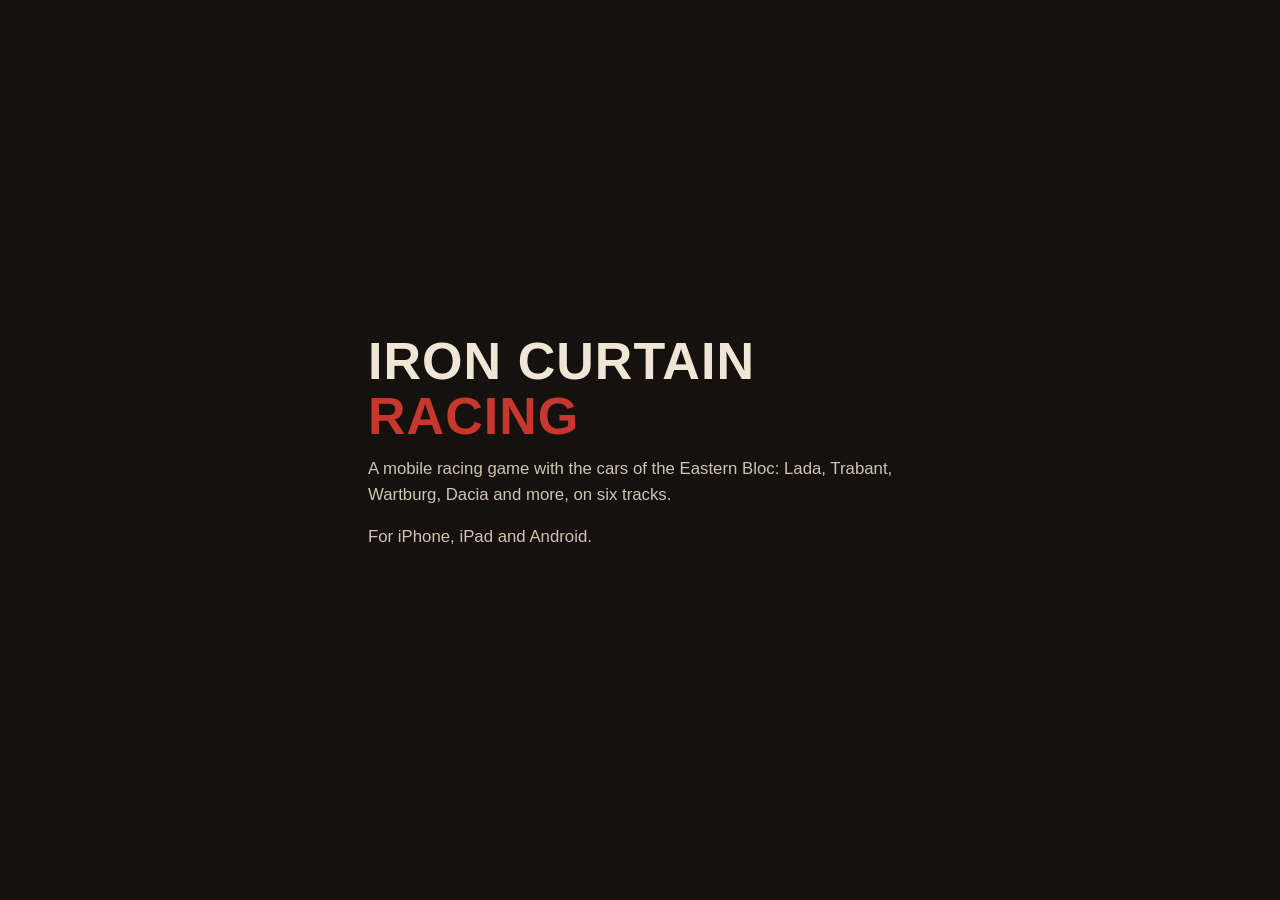
==== index.html @ edebe7ea "The site: landing page, app-ads.txt, the custom domain Co-Authored-By: Claude <noreply@anthropic.com" ====
<!doctype html>
<html lang="en">
<head>
<meta charset="utf-8">
<meta name="viewport" content="width=device-width, initial-scale=1">
<title>Iron Curtain Racing</title>
<meta name="description" content="Iron Curtain Racing: a mobile racing game with the cars of the Eastern Bloc.">
<style>
  :root { color-scheme: dark; }
  body { margin: 0; min-height: 100vh; display: grid; place-items: center; background: #14110f; color: #efe6d6;
         font-family: -apple-system, "Segoe UI", Roboto, Helvetica, Arial, sans-serif; }
  main { max-width: 34rem; padding: 2rem; }
  h1 { margin: 0 0 .75rem; font-size: clamp(2rem, 7vw, 3.25rem); line-height: 1.05; letter-spacing: .02em; text-transform: uppercase; }
  h1 span { color: #c8372d; }
  p { margin: 0 0 1rem; font-size: 1.05rem; line-height: 1.55; color: #cfc4b0; }
</style>
</head>
<body>
<main>
  <h1>Iron Curtain <span>Racing</span></h1>
  <p>A mobile racing game with the cars of the Eastern Bloc: Lada, Trabant, Wartburg, Dacia and more, on six tracks.</p>
  <p>For iPhone, iPad and Android.</p>
</main>
</body>
</html>
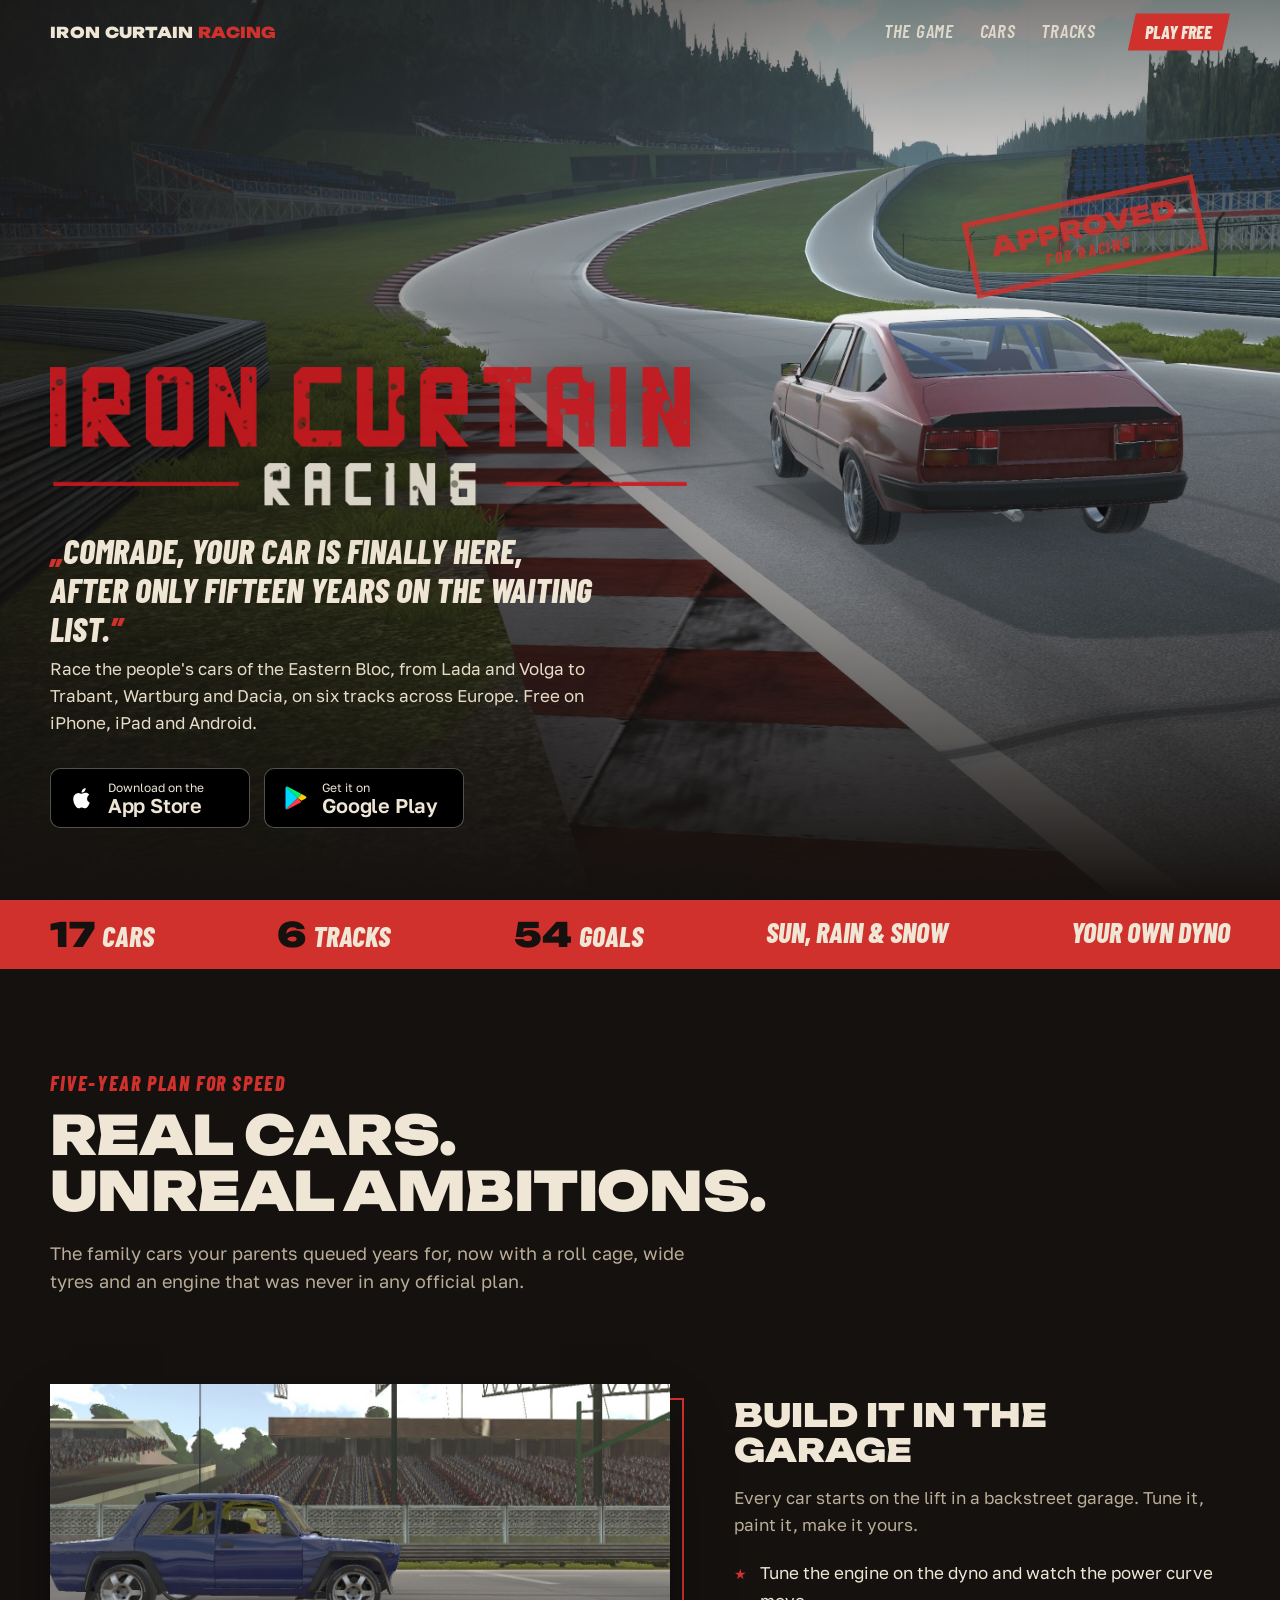
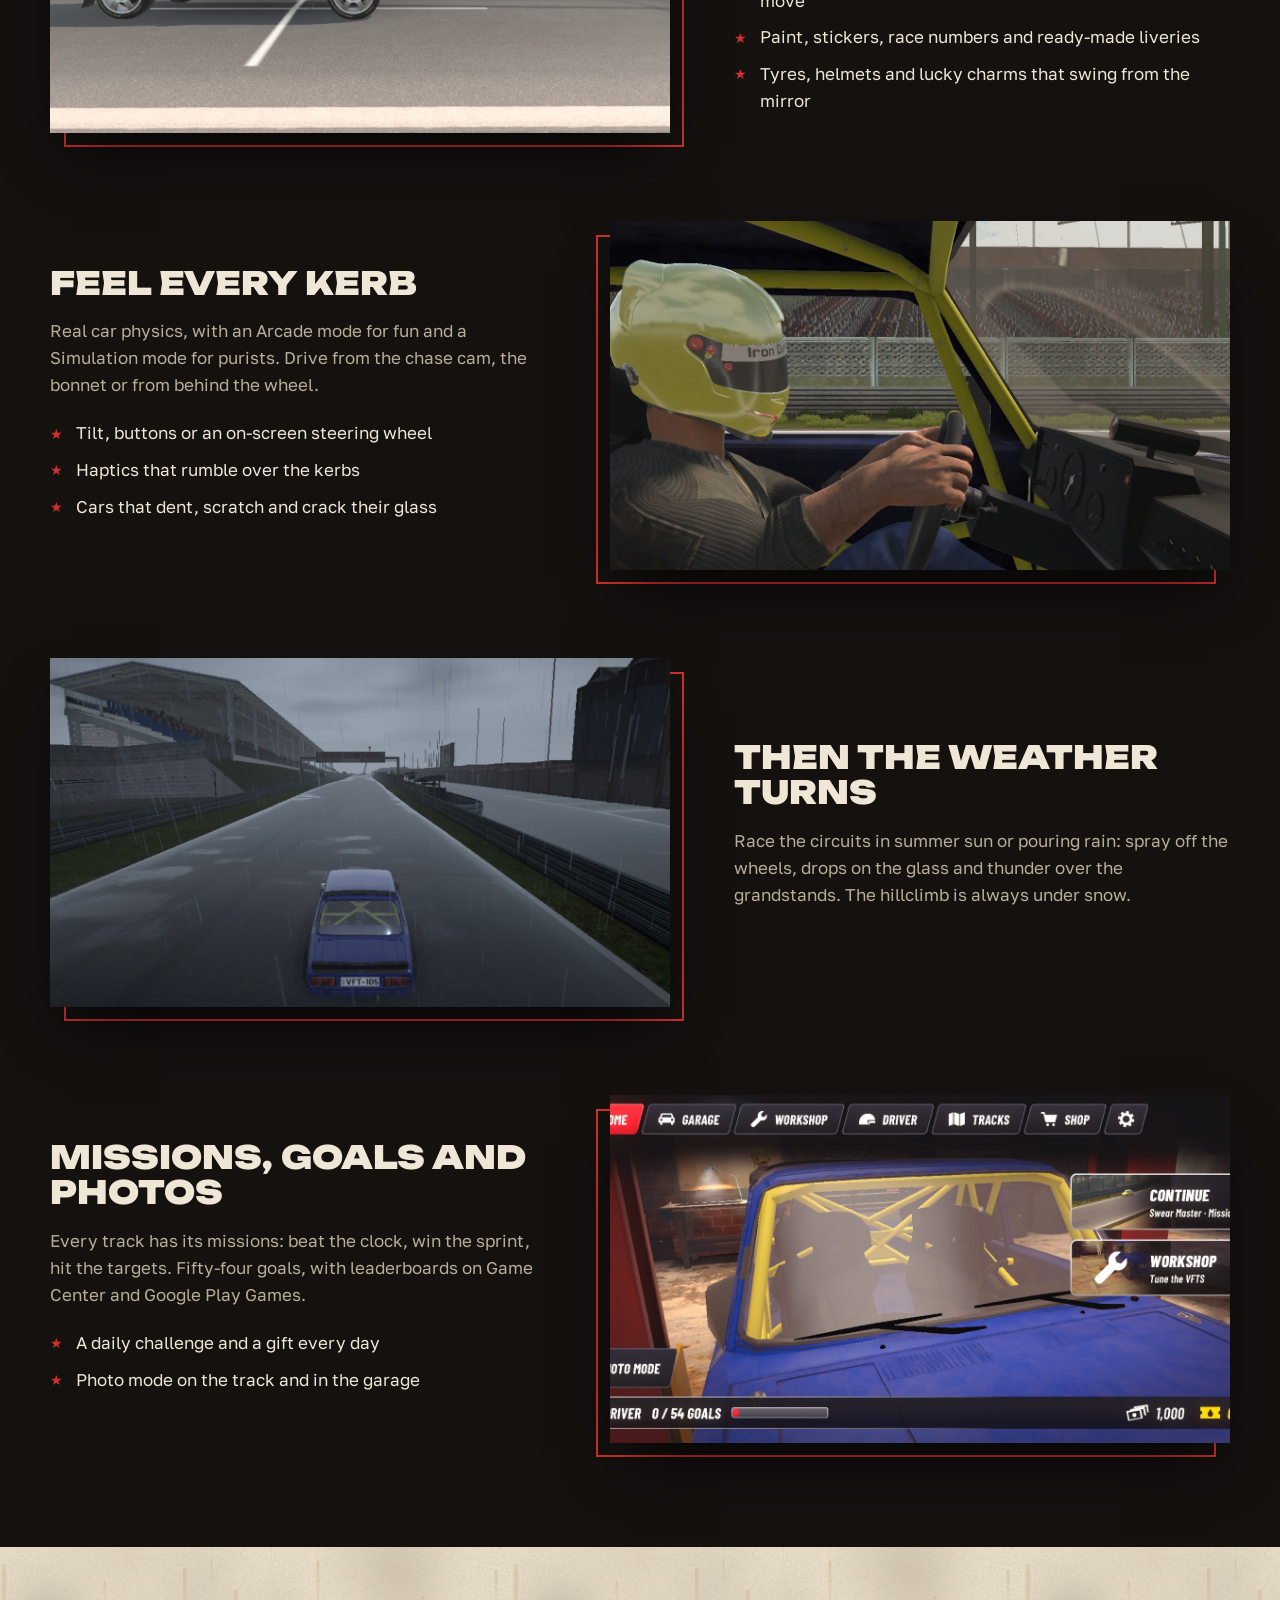
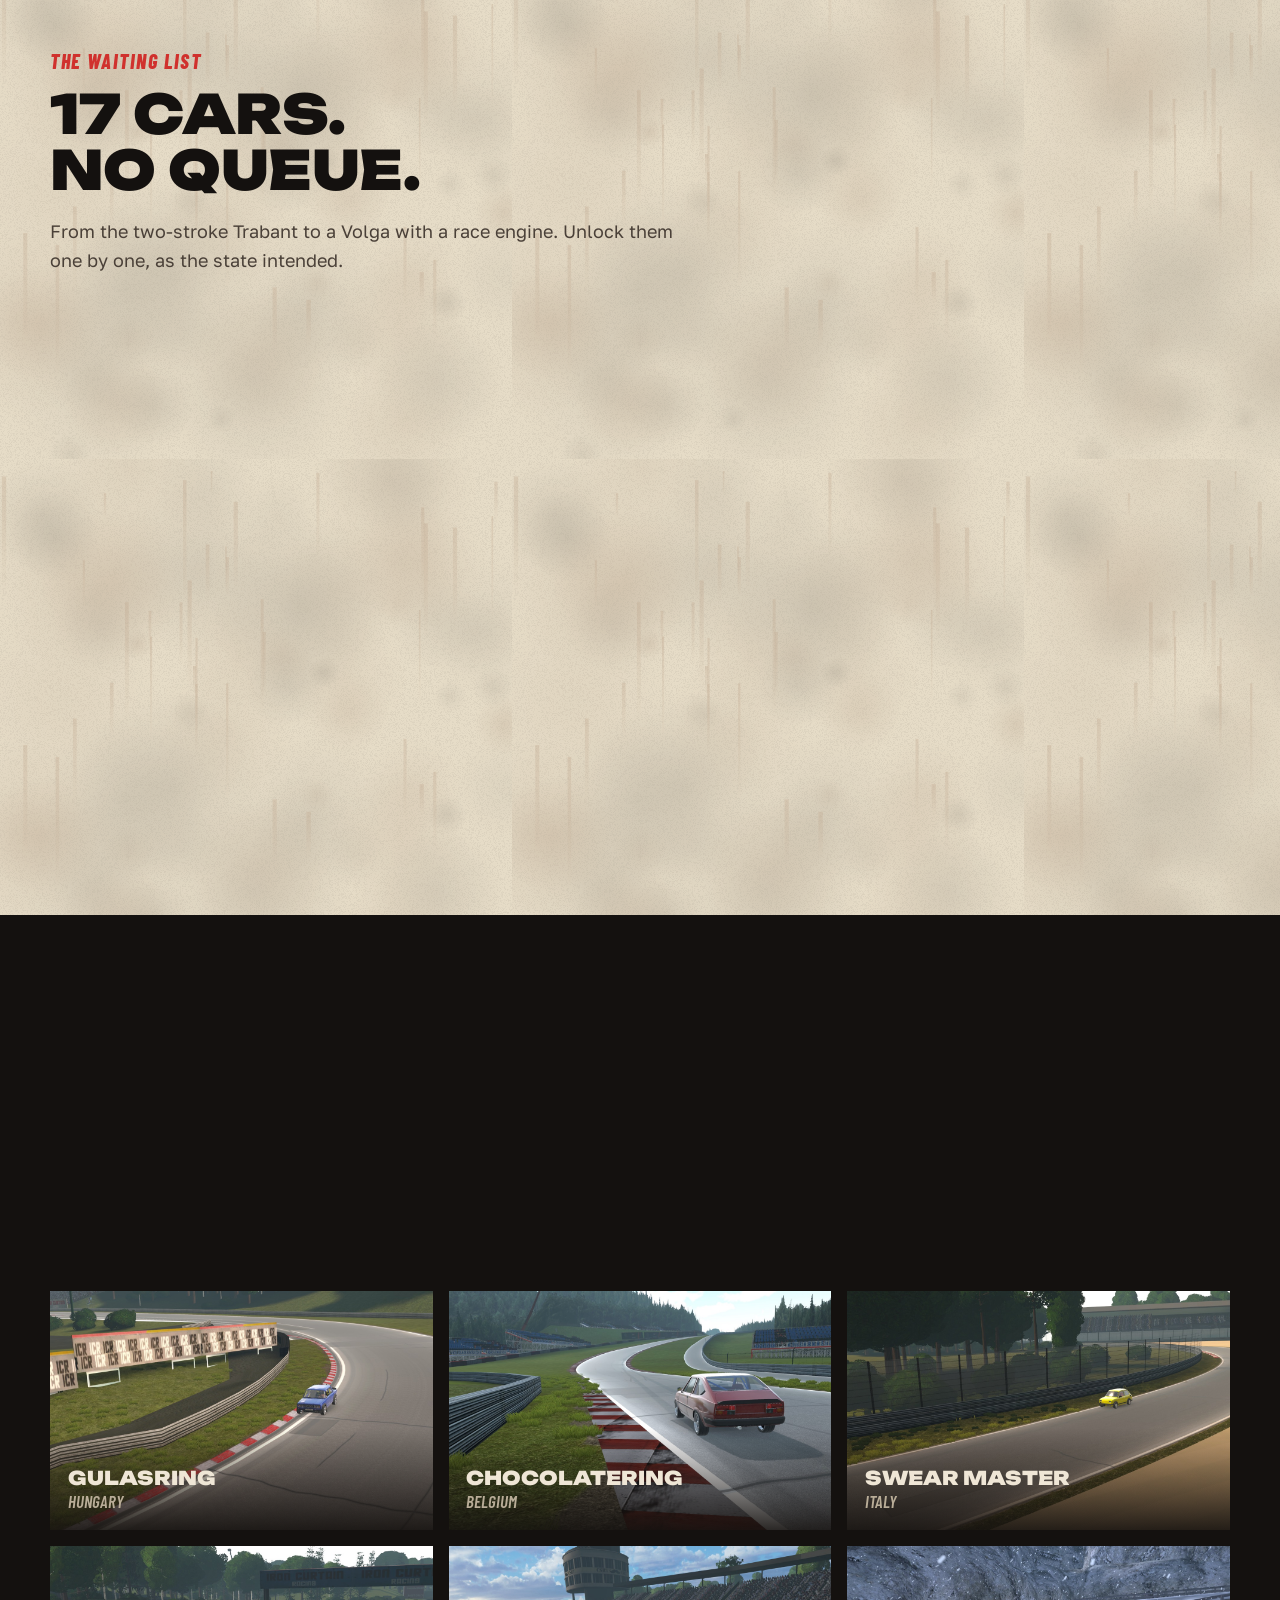
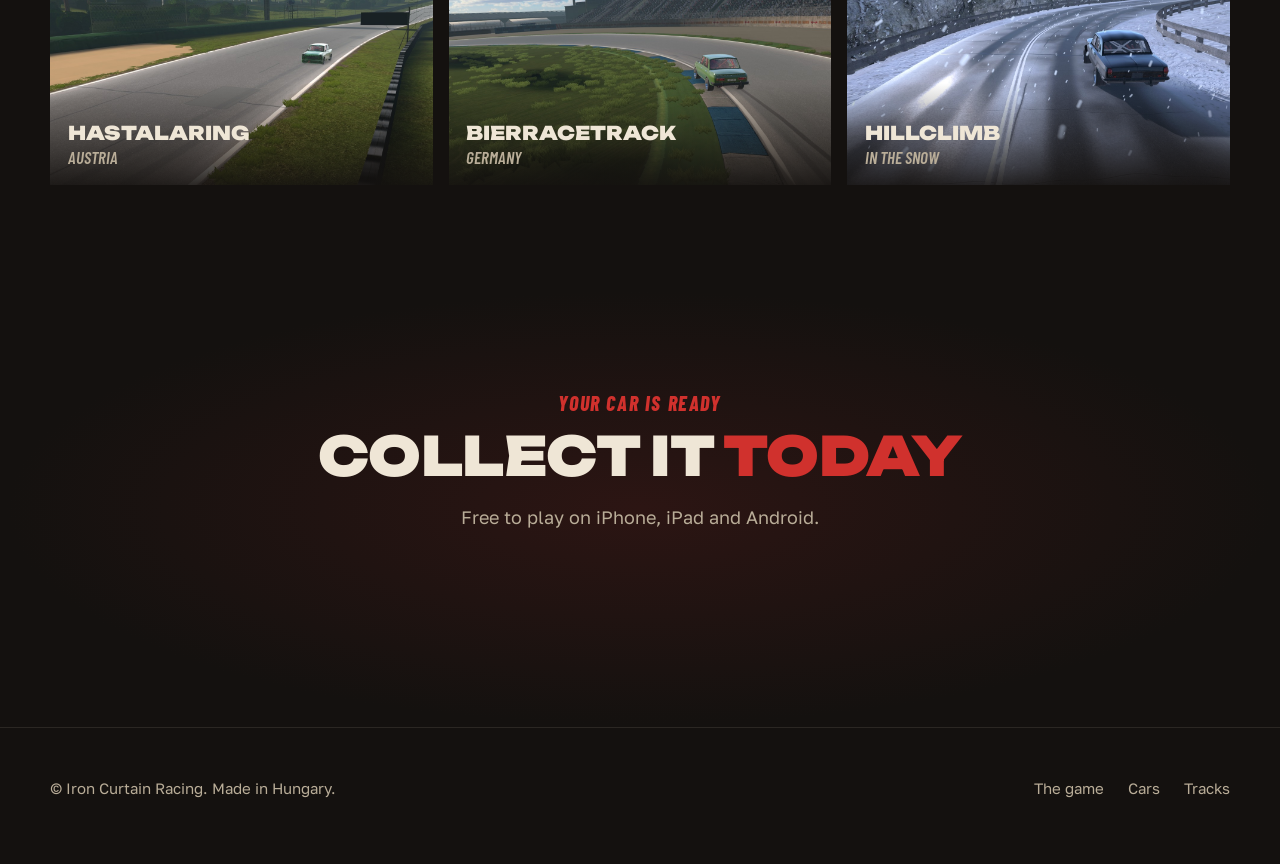
==== commit ff122a05: "Home page: hero, features, the cars and tracks, store links Inspired by the art of rally and Absolut" ====
--- a/index.html
+++ b/index.html
@@ -3,23 +3,321 @@
 <head>
 <meta charset="utf-8">
 <meta name="viewport" content="width=device-width, initial-scale=1">
-<title>Iron Curtain Racing</title>
-<meta name="description" content="Iron Curtain Racing: a mobile racing game with the cars of the Eastern Bloc.">
+<title>Iron Curtain Racing: race the cars of the Eastern Bloc</title>
+<meta name="description" content="Iron Curtain Racing is a mobile racing game with the cars of the Eastern Bloc: Lada, Volga, Trabant, Wartburg, Dacia, Škoda and more, on six tracks. For iPhone, iPad and Android.">
+<meta property="og:title" content="Iron Curtain Racing">
+<meta property="og:description" content="Comrade, your car is finally here, after only fifteen years on the waiting list. Race the cars of the Eastern Bloc on iPhone and Android.">
+<meta property="og:image" content="https://ironcurtainracing.com/img/hero.jpg">
+<meta property="og:url" content="https://ironcurtainracing.com/">
+<meta property="og:type" content="website">
+<meta name="twitter:card" content="summary_large_image">
+<meta name="theme-color" content="#14110f">
+<link rel="preload" href="fonts/Unbounded-Black.ttf" as="font" type="font/ttf" crossorigin>
 <style>
-  :root { color-scheme: dark; }
-  body { margin: 0; min-height: 100vh; display: grid; place-items: center; background: #14110f; color: #efe6d6;
-         font-family: -apple-system, "Segoe UI", Roboto, Helvetica, Arial, sans-serif; }
-  main { max-width: 34rem; padding: 2rem; }
-  h1 { margin: 0 0 .75rem; font-size: clamp(2rem, 7vw, 3.25rem); line-height: 1.05; letter-spacing: .02em; text-transform: uppercase; }
-  h1 span { color: #c8372d; }
-  p { margin: 0 0 1rem; font-size: 1.05rem; line-height: 1.55; color: #cfc4b0; }
+@font-face { font-family: "Unbounded"; src: url(fonts/Unbounded-Black.ttf) format("truetype"); font-weight: 900; font-display: swap; }
+@font-face { font-family: "Barlow Condensed"; src: url(fonts/BarlowCondensed-ExtraBoldItalic.ttf) format("truetype"); font-weight: 800; font-style: italic; font-display: swap; }
+@font-face { font-family: "Barlow Condensed"; src: url(fonts/BarlowCondensed-SemiBoldItalic.ttf) format("truetype"); font-weight: 600; font-style: italic; font-display: swap; }
+@font-face { font-family: "Golos Text"; src: url(fonts/GolosText-Regular.ttf) format("truetype"); font-weight: 400; font-display: swap; }
+@font-face { font-family: "Golos Text"; src: url(fonts/GolosText-SemiBold.ttf) format("truetype"); font-weight: 600; font-display: swap; }
+
+:root {
+  color-scheme: dark;
+  --red: #d0312d; --red-dark: #8f1d1a; --cream: #efe6d6; --paper: #e6dcc7; --ink: #14110f;
+  --muted: #b9ad98;
+  --display: "Unbounded", Impact, sans-serif;
+  --cond: "Barlow Condensed", "Arial Narrow", sans-serif;
+  --body: "Golos Text", -apple-system, "Segoe UI", Roboto, sans-serif;
+}
+* { box-sizing: border-box; }
+html { scroll-behavior: smooth; }
+body { margin: 0; background: var(--ink); color: var(--cream); font: 400 17px/1.6 var(--body); }
+img { display: block; max-width: 100%; }
+a { color: inherit; }
+.wrap { width: min(1180px, 100% - 2.5rem); margin-inline: auto; }
+
+/* Grain over everything, as in the game's intro */
+body::after { content: ""; position: fixed; inset: 0; pointer-events: none; z-index: 50;
+  background: url(img/grime.png); opacity: .06; mix-blend-mode: overlay; }
+
+/* Navigation */
+.top { position: fixed; inset: 0 0 auto; z-index: 40; transition: background .3s; }
+.top.solid { background: rgba(20,17,15,.92); backdrop-filter: blur(6px); box-shadow: 0 1px 0 rgba(239,230,214,.08); }
+.top .wrap { display: flex; align-items: center; gap: 2rem; height: 64px; }
+.top .brand { white-space: nowrap; font: 900 15px/1 var(--display); letter-spacing: .02em; text-decoration: none; text-transform: uppercase; }
+.top .brand span { color: var(--red); }
+.top ul { display: flex; gap: 1.6rem; margin: 0 0 0 auto; padding: 0; list-style: none; }
+.top ul a { font: 600 italic 19px/1 var(--cond); text-transform: uppercase; letter-spacing: .04em; text-decoration: none; opacity: .85; }
+.top ul a:hover { opacity: 1; color: var(--red); }
+.top .cta { white-space: nowrap; font: 800 italic 18px/1 var(--cond); text-transform: uppercase; text-decoration: none; background: var(--red);
+  padding: .6rem 1.1rem; clip-path: polygon(8px 0, 100% 0, calc(100% - 8px) 100%, 0 100%); }
+@media (max-width: 820px) { .top ul { display: none; } .top .cta { margin-left: auto; } }
+@media (max-width: 420px) { .top .brand { font-size: 12px; } .feature figure::after { inset: 10px -6px -10px 6px; } .feature.flip figure::after { inset: 10px 6px -10px -6px; } }
+
+/* Hero */
+.hero { position: relative; min-height: 100svh; display: grid; align-items: end; overflow: hidden; }
+.hero > img { position: absolute; inset: 0; width: 100%; height: 100%; object-fit: cover; }
+.hero::before { content: ""; position: absolute; inset: 0; z-index: 1;
+  background: linear-gradient(180deg, rgba(20,17,15,.55) 0%, rgba(20,17,15,0) 30%, rgba(20,17,15,.35) 60%, var(--ink) 100%),
+              linear-gradient(90deg, rgba(20,17,15,.75) 0%, rgba(20,17,15,0) 65%); }
+.hero .wrap { position: relative; z-index: 2; padding-block: 0 4.5rem; }
+.hero h1 { margin: 0; }
+.hero h1 img { width: min(640px, 92%); height: auto; filter: drop-shadow(0 6px 24px rgba(0,0,0,.6)); }
+.hero .quote { max-width: 34rem; margin: 1.6rem 0 .4rem; font: 800 italic clamp(24px, 3.3vw, 34px)/1.15 var(--cond); text-transform: uppercase; }
+.hero .quote::before { content: "„"; color: var(--red); }
+.hero .quote::after { content: "”"; color: var(--red); }
+.hero .sub { margin: 0 0 2rem; color: var(--paper); max-width: 34rem; }
+.stamp { position: absolute; right: 6%; top: 22%; z-index: 2; transform: rotate(-12deg); color: var(--red);
+  border: 5px solid currentColor; padding: .6rem 1.2rem; font: 900 clamp(16px, 2.2vw, 26px)/1.1 var(--display); text-align: center;
+  text-transform: uppercase; opacity: .85; box-shadow: inset 0 0 0 2px rgba(208,49,45,.35); }
+.stamp small { display: block; font: 800 italic .62em/1.2 var(--cond); letter-spacing: .12em; }
+@media (max-width: 820px) { .stamp { display: none; } }
+
+/* Store buttons */
+.stores { display: flex; flex-wrap: wrap; gap: .9rem; }
+.store { display: inline-flex; align-items: center; gap: .75rem; padding: .7rem 1.3rem .7rem 1.05rem; min-width: 200px;
+  background: #000; border: 1px solid rgba(239,230,214,.35); border-radius: 10px; text-decoration: none; transition: transform .15s, border-color .15s; }
+.store:hover { transform: translateY(-2px); border-color: var(--cream); }
+.store svg { width: 28px; height: 28px; flex: none; }
+.store span { display: grid; line-height: 1.1; font-size: 12px; text-align: left; }
+.store b { font: 600 20px/1.1 var(--body); letter-spacing: -.01em; }
+
+/* Stats strip */
+.strip { background: var(--red); }
+.strip ul { display: flex; justify-content: space-between; gap: .6rem 1.5rem; margin-block: 0; padding: 1.1rem 0; list-style: none; flex-wrap: wrap; }
+.strip li { font: 800 italic clamp(20px, 2.4vw, 28px)/1 var(--cond); text-transform: uppercase; display: flex; align-items: baseline; gap: .45rem; }
+.strip li b { font: 900 1.2em/1 var(--display); font-style: normal; color: var(--ink); }
+
+/* Section headings */
+section { padding: 6.5rem 0; }
+.kicker { font: 800 italic 20px/1 var(--cond); color: var(--red); text-transform: uppercase; letter-spacing: .08em; margin: 0 0 .9rem; }
+h2 { font: 900 clamp(30px, 4.4vw, 54px)/1.04 var(--display); text-transform: uppercase; margin: 0 0 1.2rem; letter-spacing: -.01em; }
+.lead { color: var(--muted); max-width: 40rem; font-size: 18px; margin: 0; }
+
+/* Feature rows, alternating */
+.feature { display: grid; grid-template-columns: 1.25fr 1fr; gap: clamp(2rem, 5vw, 4.5rem); align-items: center; margin-top: 5.5rem; }
+.feature.flip { grid-template-columns: 1fr 1.25fr; }
+.feature.flip figure { order: 2; }
+.feature figure { margin: 0; position: relative; isolation: isolate; }
+.feature figure img { width: 100%; aspect-ratio: 16/9; object-fit: cover; box-shadow: 0 30px 60px -20px rgba(0,0,0,.8); }
+.feature figure::after { content: ""; position: absolute; inset: 14px -14px -14px 14px; border: 2px solid var(--red); z-index: -1; }
+.feature.flip figure::after { inset: 14px 14px -14px -14px; }
+.feature h3 { font: 900 clamp(22px, 2.5vw, 32px)/1.1 var(--display); text-transform: uppercase; margin: 0 0 1rem; }
+.feature p { color: var(--muted); margin: 0 0 1rem; }
+.feature ul { margin: 0; padding: 0; list-style: none; }
+.feature li { padding: .3rem 0 .3rem 1.6rem; position: relative; }
+.feature li::before { content: "★"; position: absolute; left: 0; color: var(--red); font-size: 14px; top: .5rem; }
+@media (max-width: 820px) { .feature, .feature.flip { grid-template-columns: 1fr; } .feature.flip figure { order: 0; } }
+
+/* Cars: the waiting list ledger */
+.cars { background: var(--paper); color: var(--ink); position: relative; }
+.cars::before { content: ""; position: absolute; inset: 0; background: url(img/grime.png); opacity: .3; mix-blend-mode: multiply; pointer-events: none; }
+.cars .wrap { position: relative; }
+.cars .lead { color: #4a4038; }
+.ledger { display: grid; grid-template-columns: repeat(auto-fill, minmax(250px, 1fr)); column-gap: 2rem; margin: 3rem 0 0; padding: 0;
+  border-top: 3px solid var(--ink); }
+.ledger li { list-style: none; display: grid; grid-template-columns: 3rem 1fr; align-items: center; padding: 1rem .2rem;
+  border-bottom: 1px solid rgba(20,17,15,.25); }
+.ledger .no { font: 800 italic 18px/1 var(--cond); color: var(--red-dark); }
+.ledger b { display: block; font: 900 18px/1.15 var(--display); text-transform: uppercase; }
+.ledger span:not(.no) { font: 600 italic 17px/1.2 var(--cond); color: #5a4f45; text-transform: uppercase; letter-spacing: .03em; }
+.ledger .new b::after { content: "NEW"; margin-left: .5rem; font: 800 italic 13px/1 var(--cond); background: var(--red); color: var(--cream);
+  padding: .15rem .4rem; vertical-align: middle; }
+.wait { margin: 2rem 0 0; font: 800 italic 22px/1.3 var(--cond); text-transform: uppercase; color: var(--red-dark); }
+
+/* Tracks */
+.tracks-grid { display: grid; grid-template-columns: repeat(3, 1fr); gap: 1rem; margin-top: 3rem; }
+.track { position: relative; overflow: hidden; aspect-ratio: 16/10; margin: 0; }
+.track img { width: 100%; height: 100%; object-fit: cover; transition: transform .6s; }
+.track:hover img { transform: scale(1.06); }
+.track figcaption { position: absolute; inset: auto 0 0; padding: 2.5rem 1.1rem .9rem; background: linear-gradient(transparent, rgba(20,17,15,.9)); }
+.track b { display: block; font: 900 19px/1.1 var(--display); text-transform: uppercase; }
+.track span { font: 600 italic 17px/1.2 var(--cond); color: var(--muted); text-transform: uppercase; }
+@media (max-width: 900px) { .tracks-grid { grid-template-columns: 1fr 1fr; } }
+@media (max-width: 560px) { .tracks-grid { grid-template-columns: 1fr; } }
+
+/* Download */
+.download { text-align: center; background: radial-gradient(ellipse at center, #2c1513 0%, var(--ink) 70%); }
+.download .stores { justify-content: center; margin-top: 2rem; }
+.download h2 span { color: var(--red); }
+
+footer { padding: 3rem 0 4rem; border-top: 1px solid rgba(239,230,214,.1); color: var(--muted); font-size: 15px; }
+footer .wrap { display: flex; flex-wrap: wrap; gap: 1rem 2.5rem; align-items: center; justify-content: space-between; }
+footer a { text-decoration: none; margin-left: 1.5rem; }
+footer a:hover { color: var(--cream); }
+
+/* Reveal on scroll */
+.js .reveal { opacity: 0; transform: translateY(30px); transition: opacity .8s ease, transform .8s ease; }
+.js .reveal.in { opacity: 1; transform: none; }
+@media (prefers-reduced-motion: reduce) { .js .reveal { opacity: 1; transform: none; transition: none; } html { scroll-behavior: auto; } }
 </style>
+<script>document.documentElement.classList.add("js")</script>
 </head>
 <body>
-<main>
-  <h1>Iron Curtain <span>Racing</span></h1>
-  <p>A mobile racing game with the cars of the Eastern Bloc: Lada, Trabant, Wartburg, Dacia and more, on six tracks.</p>
-  <p>For iPhone, iPad and Android.</p>
-</main>
+
+<svg width="0" height="0" style="position:absolute" aria-hidden="true">
+  <symbol id="apple" viewBox="0 0 24 24"><path fill="#fff" d="M16.37 12.6c-.02-2.2 1.8-3.26 1.88-3.31-1.02-1.5-2.62-1.7-3.19-1.72-1.36-.14-2.65.8-3.34.8-.69 0-1.75-.78-2.88-.76a4.27 4.27 0 0 0-3.6 2.19c-1.53 2.66-.39 6.6 1.1 8.76.73 1.06 1.6 2.24 2.73 2.2 1.1-.04 1.51-.71 2.84-.71 1.32 0 1.7.71 2.86.69 1.18-.02 1.93-1.07 2.65-2.13a9.4 9.4 0 0 0 1.2-2.47 3.85 3.85 0 0 1-2.35-3.54ZM14.2 6.13c.6-.73 1-1.75.9-2.76-.87.04-1.92.58-2.54 1.31-.56.64-1.05 1.67-.92 2.66.97.08 1.96-.49 2.56-1.21Z"/></symbol>
+  <symbol id="play" viewBox="0 0 24 24"><path fill="#00d7fe" d="M3.6 2.3 13.4 12l-9.8 9.7c-.35-.2-.6-.6-.6-1.1V3.4c0-.5.25-.9.6-1.1Z"/><path fill="#ffce00" d="m16.8 8.6 3.4 1.95c.95.55.95 1.35 0 1.9L16.8 14.4 13.4 12l3.4-3.4Z"/><path fill="#ff3a44" d="M16.8 15.4 13.4 12l-9.8 9.7c.35.2.85.2 1.4-.1l11.8-6.2Z"/><path fill="#00f076" d="M16.8 8.6 5 2.4c-.55-.3-1.05-.3-1.4-.1L13.4 12l3.4-3.4Z"/></symbol>
+</svg>
+
+<nav class="top">
+  <div class="wrap">
+    <a class="brand" href="#">Iron Curtain <span>Racing</span></a>
+    <ul>
+      <li><a href="#features">The game</a></li>
+      <li><a href="#cars">Cars</a></li>
+      <li><a href="#tracks">Tracks</a></li>
+    </ul>
+    <a class="cta" href="#download">Play free</a>
+  </div>
+</nav>
+
+<header class="hero">
+  <img src="img/hero.jpg" alt="A red coupé at the bottom of a famous Belgian climb" fetchpriority="high">
+  <div class="stamp">Approved<small>for racing</small></div>
+  <div class="wrap">
+    <h1><img src="img/wordmark.png" alt="Iron Curtain Racing" width="1400" height="303"></h1>
+    <p class="quote">Comrade, your car is finally here, after only fifteen years on the waiting list.</p>
+    <p class="sub">Race the people's cars of the Eastern Bloc, from Lada and Volga to Trabant, Wartburg and Dacia, on six tracks across Europe. Free on iPhone, iPad and Android.</p>
+    <div class="stores">
+      <a class="store" href="https://apps.apple.com/app/id1069721882"><svg><use href="#apple"/></svg><span>Download on the<b>App Store</b></span></a>
+      <a class="store" href="https://play.google.com/store/apps/details?id=com.attiladan.icr"><svg><use href="#play"/></svg><span>Get it on<b>Google Play</b></span></a>
+    </div>
+  </div>
+</header>
+
+<div class="strip">
+  <ul class="wrap">
+    <li><b>17</b> cars</li>
+    <li><b>6</b> tracks</li>
+    <li><b>54</b> goals</li>
+    <li>Sun, rain &amp; snow</li>
+    <li>Your own dyno</li>
+  </ul>
+</div>
+
+<section id="features">
+  <div class="wrap">
+    <p class="kicker reveal">Five-year plan for speed</p>
+    <h2 class="reveal">Real cars.<br>Unreal ambitions.</h2>
+    <p class="lead reveal">The family cars your parents queued years for, now with a roll cage, wide tyres and an engine that was never in any official plan.</p>
+
+    <div class="feature reveal">
+      <figure><img src="img/side.jpg" alt="A blue Lada with a yellow roll cage on the grid" loading="lazy"></figure>
+      <div>
+        <h3>Build it in the garage</h3>
+        <p>Every car starts on the lift in a backstreet garage. Tune it, paint it, make it yours.</p>
+        <ul>
+          <li>Tune the engine on the dyno and watch the power curve move</li>
+          <li>Paint, stickers, race numbers and ready-made liveries</li>
+          <li>Tyres, helmets and lucky charms that swing from the mirror</li>
+        </ul>
+      </div>
+    </div>
+
+    <div class="feature flip reveal">
+      <figure><img src="img/cockpit.jpg" alt="The driver's view inside a Lada with a roll cage" loading="lazy"></figure>
+      <div>
+        <h3>Feel every kerb</h3>
+        <p>Real car physics, with an Arcade mode for fun and a Simulation mode for purists. Drive from the chase cam, the bonnet or from behind the wheel.</p>
+        <ul>
+          <li>Tilt, buttons or an on-screen steering wheel</li>
+          <li>Haptics that rumble over the kerbs</li>
+          <li>Cars that dent, scratch and crack their glass</li>
+        </ul>
+      </div>
+    </div>
+
+    <div class="feature reveal">
+      <figure><img src="img/rain.jpg" alt="A Lada on a wet straight in the rain" loading="lazy"></figure>
+      <div>
+        <h3>Then the weather turns</h3>
+        <p>Race the circuits in summer sun or pouring rain: spray off the wheels, drops on the glass and thunder over the grandstands. The hillclimb is always under snow.</p>
+      </div>
+    </div>
+
+    <div class="feature flip reveal">
+      <figure><img src="img/garage-ui.jpg" alt="The garage menu with the photo mode" loading="lazy"></figure>
+      <div>
+        <h3>Missions, goals and photos</h3>
+        <p>Every track has its missions: beat the clock, win the sprint, hit the targets. Fifty-four goals, with leaderboards on Game Center and Google Play Games.</p>
+        <ul>
+          <li>A daily challenge and a gift every day</li>
+          <li>Photo mode on the track and in the garage</li>
+        </ul>
+      </div>
+    </div>
+  </div>
+</section>
+
+<section id="cars" class="cars">
+  <div class="wrap">
+    <p class="kicker reveal">The waiting list</p>
+    <h2 class="reveal">17 cars.<br>No queue.</h2>
+    <p class="lead reveal">From the two-stroke Trabant to a Volga with a race engine. Unlock them one by one, as the state intended.</p>
+    <ol class="ledger reveal">
+      <li><span class="no">01</span><div><b>VFTS</b><span>Lada rally legend</span></div></li>
+      <li><span class="no">02</span><div><b>VGA</b><span>Volga saloon</span></div></li>
+      <li><span class="no">03</span><div><b>WARNYU</b><span>Wartburg two-stroke</span></div></li>
+      <li><span class="no">04</span><div><b>RS1000</b><span>Melkus sports car</span></div></li>
+      <li><span class="no">05</span><div><b>G0Mb0S</b><span>The button-eyed one</span></div></li>
+      <li><span class="no">06</span><div><b>RAPID</b><span>Škoda coupé</span></div></li>
+      <li><span class="no">07</span><div><b>ZAPI</b><span>Zaporozhets</span></div></li>
+      <li><span class="no">08</span><div><b>Zasta</b><span>Zastava</span></div></li>
+      <li><span class="no">09</span><div><b>T800</b><span>Trabant 800 RS</span></div></li>
+      <li><span class="no">10</span><div><b>KTR</b><span>Trabant estate</span></div></li>
+      <li><span class="no">11</span><div><b>KisPolák</b><span>Polski Fiat 126p</span></div></li>
+      <li><span class="no">12</span><div><b>Turbo Donkey</b><span>Dacia with a turbo</span></div></li>
+      <li><span class="no">13</span><div><b>Favorit</b><span>Škoda hatchback</span></div></li>
+      <li class="new"><span class="no">14</span><div><b>VGA-K</b><span>Volga estate, race engine</span></div></li>
+      <li class="new"><span class="no">15</span><div><b>Monster Caravan</b><span>Dacia estate, race engine</span></div></li>
+      <li class="new"><span class="no">16</span><div><b>ROCKSWITCH</b><span>Soviet van, 400 hp</span></div></li>
+      <li><span class="no">17</span><div><b>Monster</b><span>The Dacia that started it all</span></div></li>
+    </ol>
+    <p class="wait reveal">Estimated delivery: now.</p>
+  </div>
+</section>
+
+<section id="tracks">
+  <div class="wrap">
+    <p class="kicker reveal">Across the border</p>
+    <h2 class="reveal">Six tracks.<br>No visa needed.</h2>
+    <p class="lead reveal">Five circuits from the old European calendar and a mountain hillclimb, each with its own sun, crowd and gravel traps.</p>
+    <div class="tracks-grid">
+      <figure class="track reveal"><img src="img/hungary.jpg" alt="GulasRing" loading="lazy"><figcaption><b>GulasRing</b><span>Hungary</span></figcaption></figure>
+      <figure class="track reveal"><img src="img/belgium.jpg" alt="ChocolateRing" loading="lazy"><figcaption><b>ChocolateRing</b><span>Belgium</span></figcaption></figure>
+      <figure class="track reveal"><img src="img/italy.jpg" alt="Swear Master" loading="lazy"><figcaption><b>Swear Master</b><span>Italy</span></figcaption></figure>
+      <figure class="track reveal"><img src="img/austria.jpg" alt="HastaLaRing" loading="lazy"><figcaption><b>HastaLaRing</b><span>Austria</span></figcaption></figure>
+      <figure class="track reveal"><img src="img/germany.jpg" alt="BierRaceTrack" loading="lazy"><figcaption><b>BierRaceTrack</b><span>Germany</span></figcaption></figure>
+      <figure class="track reveal"><img src="img/hillclimb.jpg" alt="Hillclimb" loading="lazy"><figcaption><b>Hillclimb</b><span>In the snow</span></figcaption></figure>
+    </div>
+  </div>
+</section>
+
+<section id="download" class="download">
+  <div class="wrap">
+    <p class="kicker reveal">Your car is ready</p>
+    <h2 class="reveal">Collect it <span>today</span></h2>
+    <p class="lead reveal" style="margin-inline:auto">Free to play on iPhone, iPad and Android.</p>
+    <div class="stores reveal">
+      <a class="store" href="https://apps.apple.com/app/id1069721882"><svg><use href="#apple"/></svg><span>Download on the<b>App Store</b></span></a>
+      <a class="store" href="https://play.google.com/store/apps/details?id=com.attiladan.icr"><svg><use href="#play"/></svg><span>Get it on<b>Google Play</b></span></a>
+    </div>
+  </div>
+</section>
+
+<footer>
+  <div class="wrap">
+    <div>© Iron Curtain Racing. Made in Hungary.</div>
+    <div><a href="#features">The game</a><a href="#cars">Cars</a><a href="#tracks">Tracks</a></div>
+  </div>
+</footer>
+
+<script>
+  const nav = document.querySelector(".top");
+  const onScroll = () => nav.classList.toggle("solid", scrollY > 40);
+  addEventListener("scroll", onScroll, { passive: true }); onScroll();
+  const io = new IntersectionObserver(es => es.forEach(e => { if (e.isIntersecting) { e.target.classList.add("in"); io.unobserve(e.target); } }), { threshold: .12 });
+  document.querySelectorAll(".reveal").forEach(el => io.observe(el));
+</script>
 </body>
 </html>
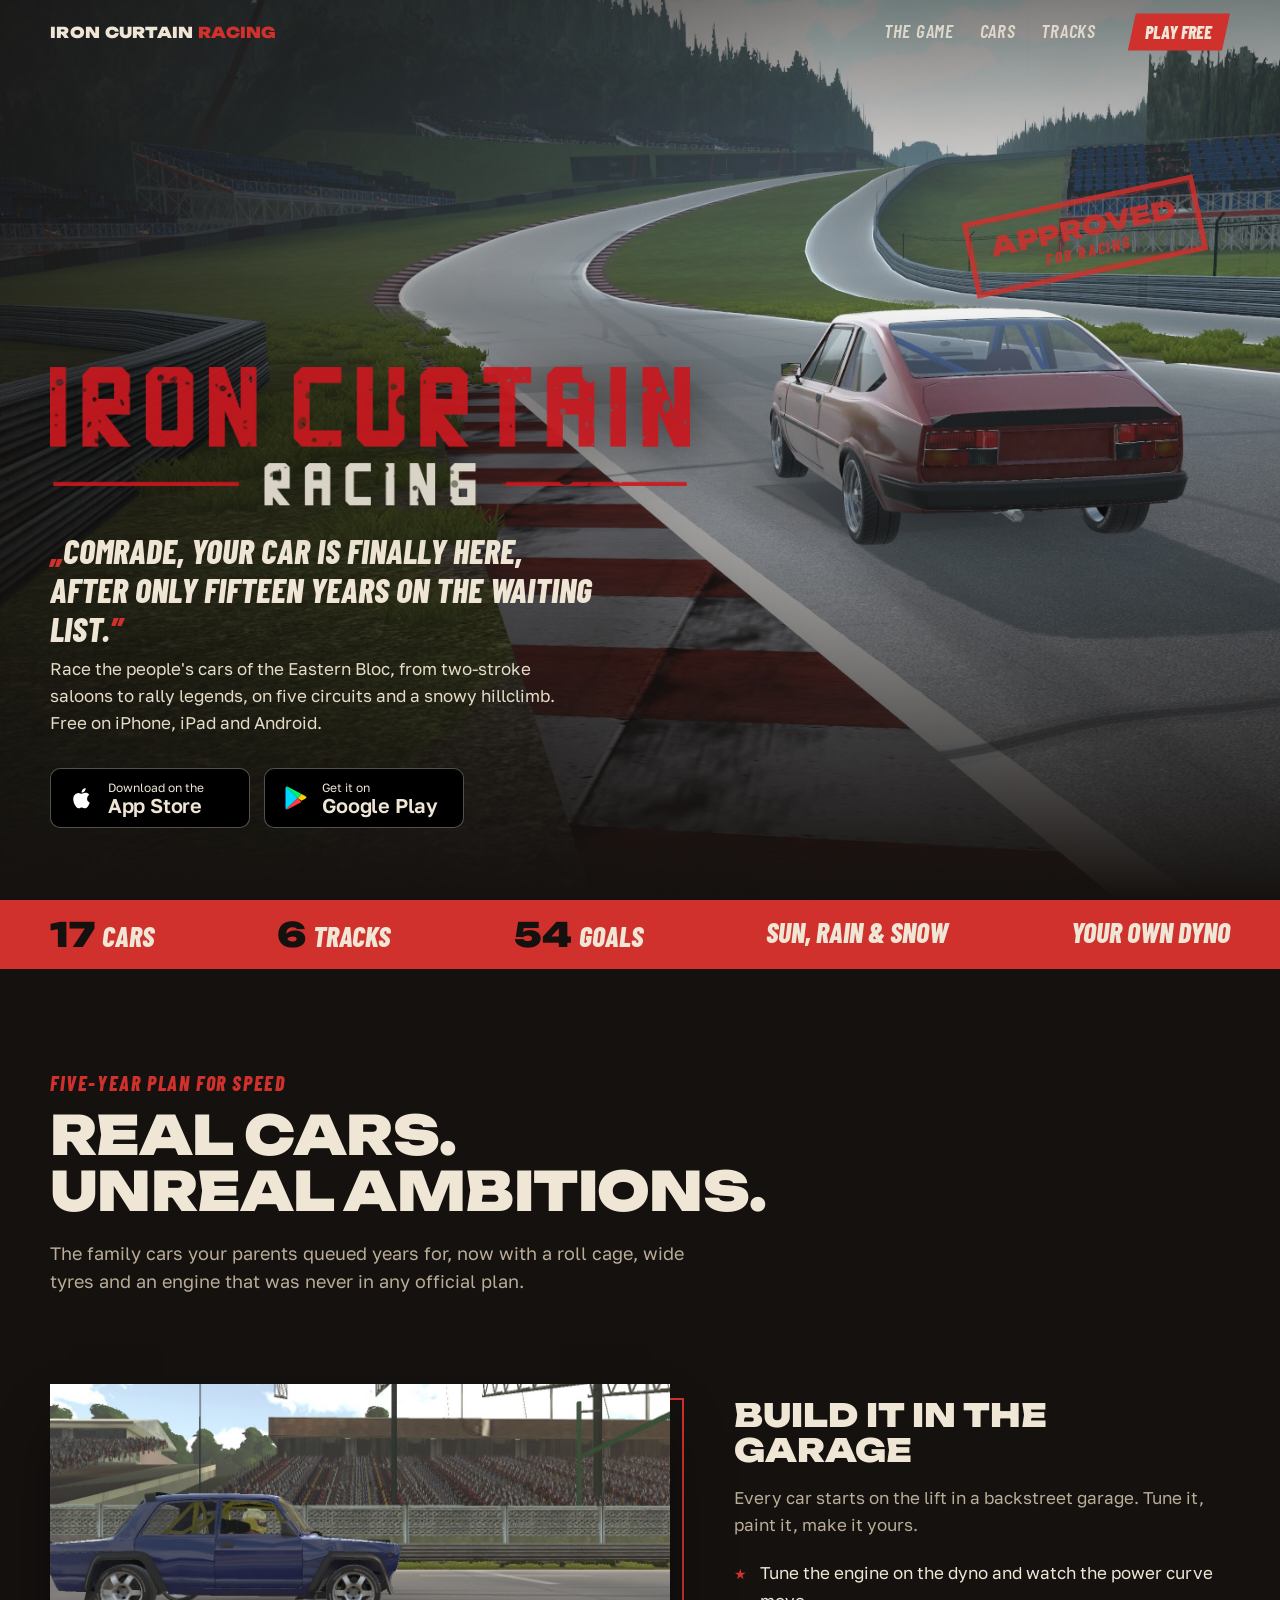
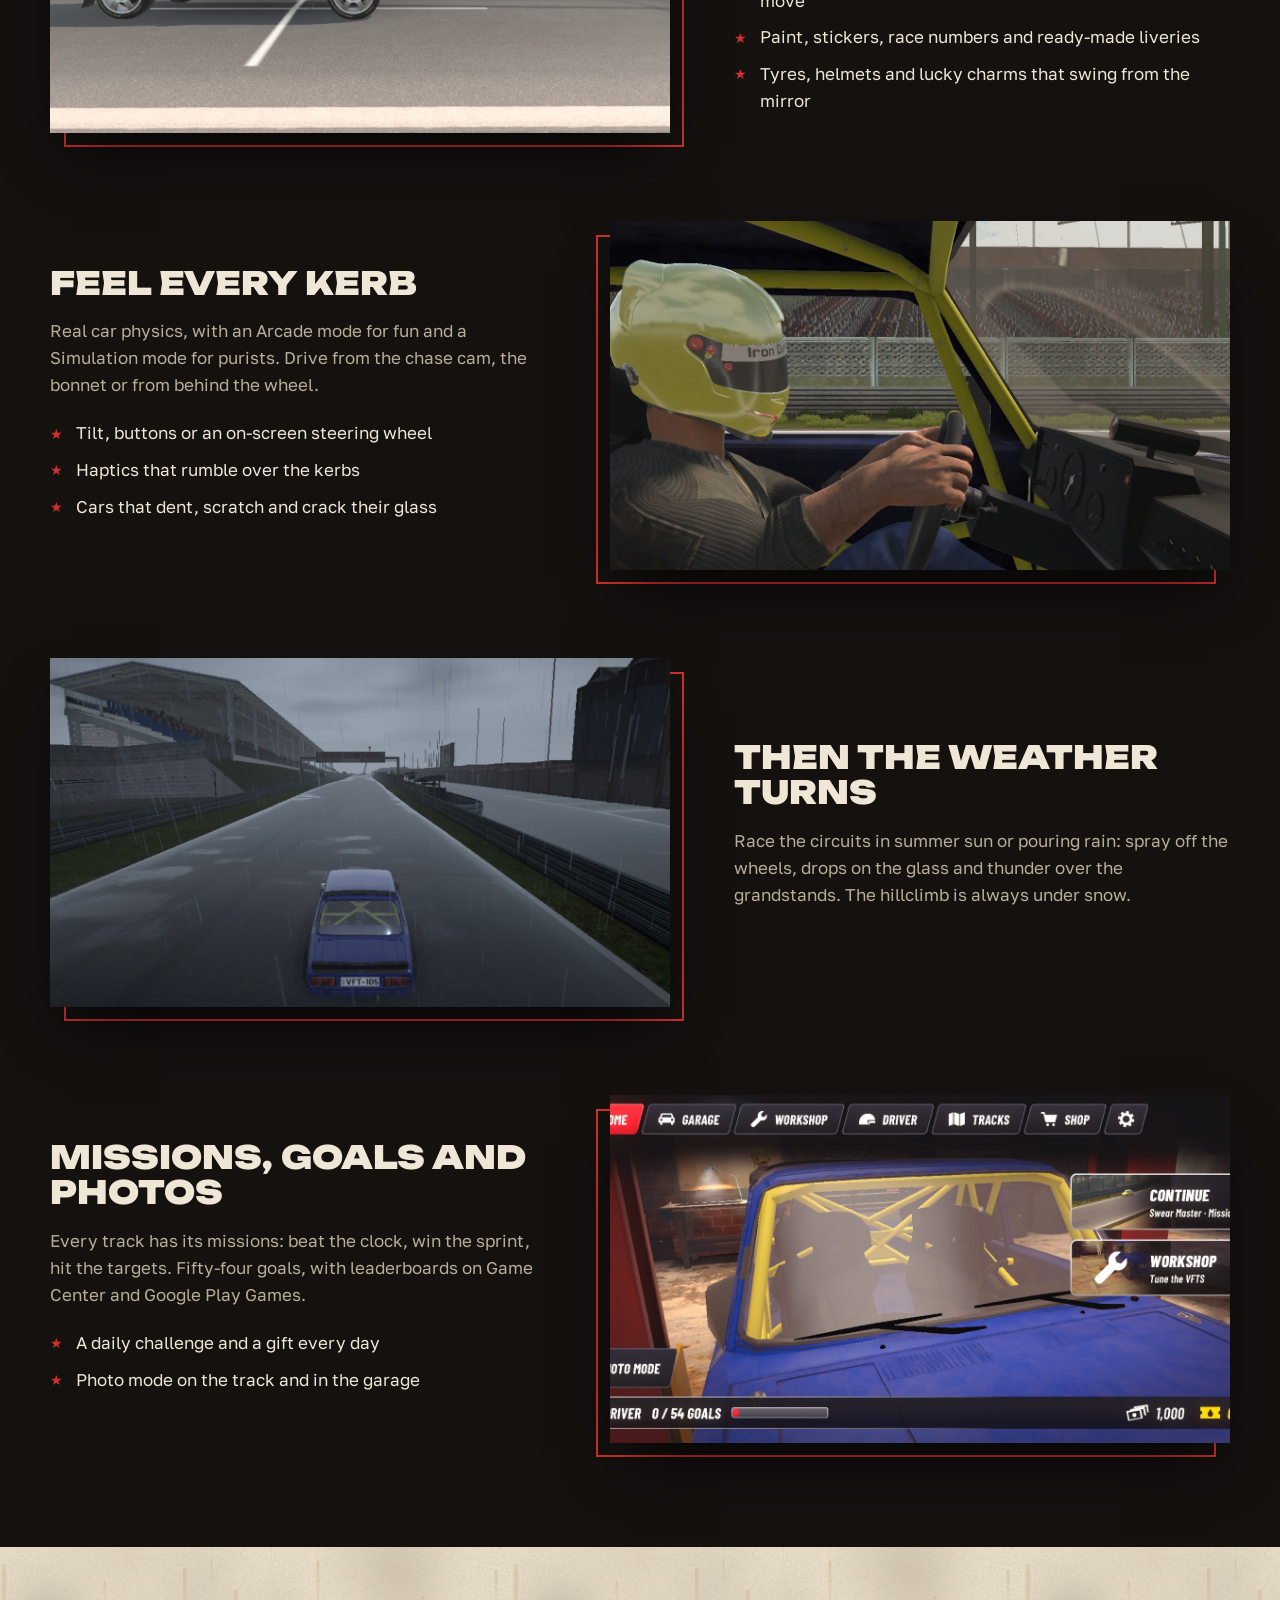
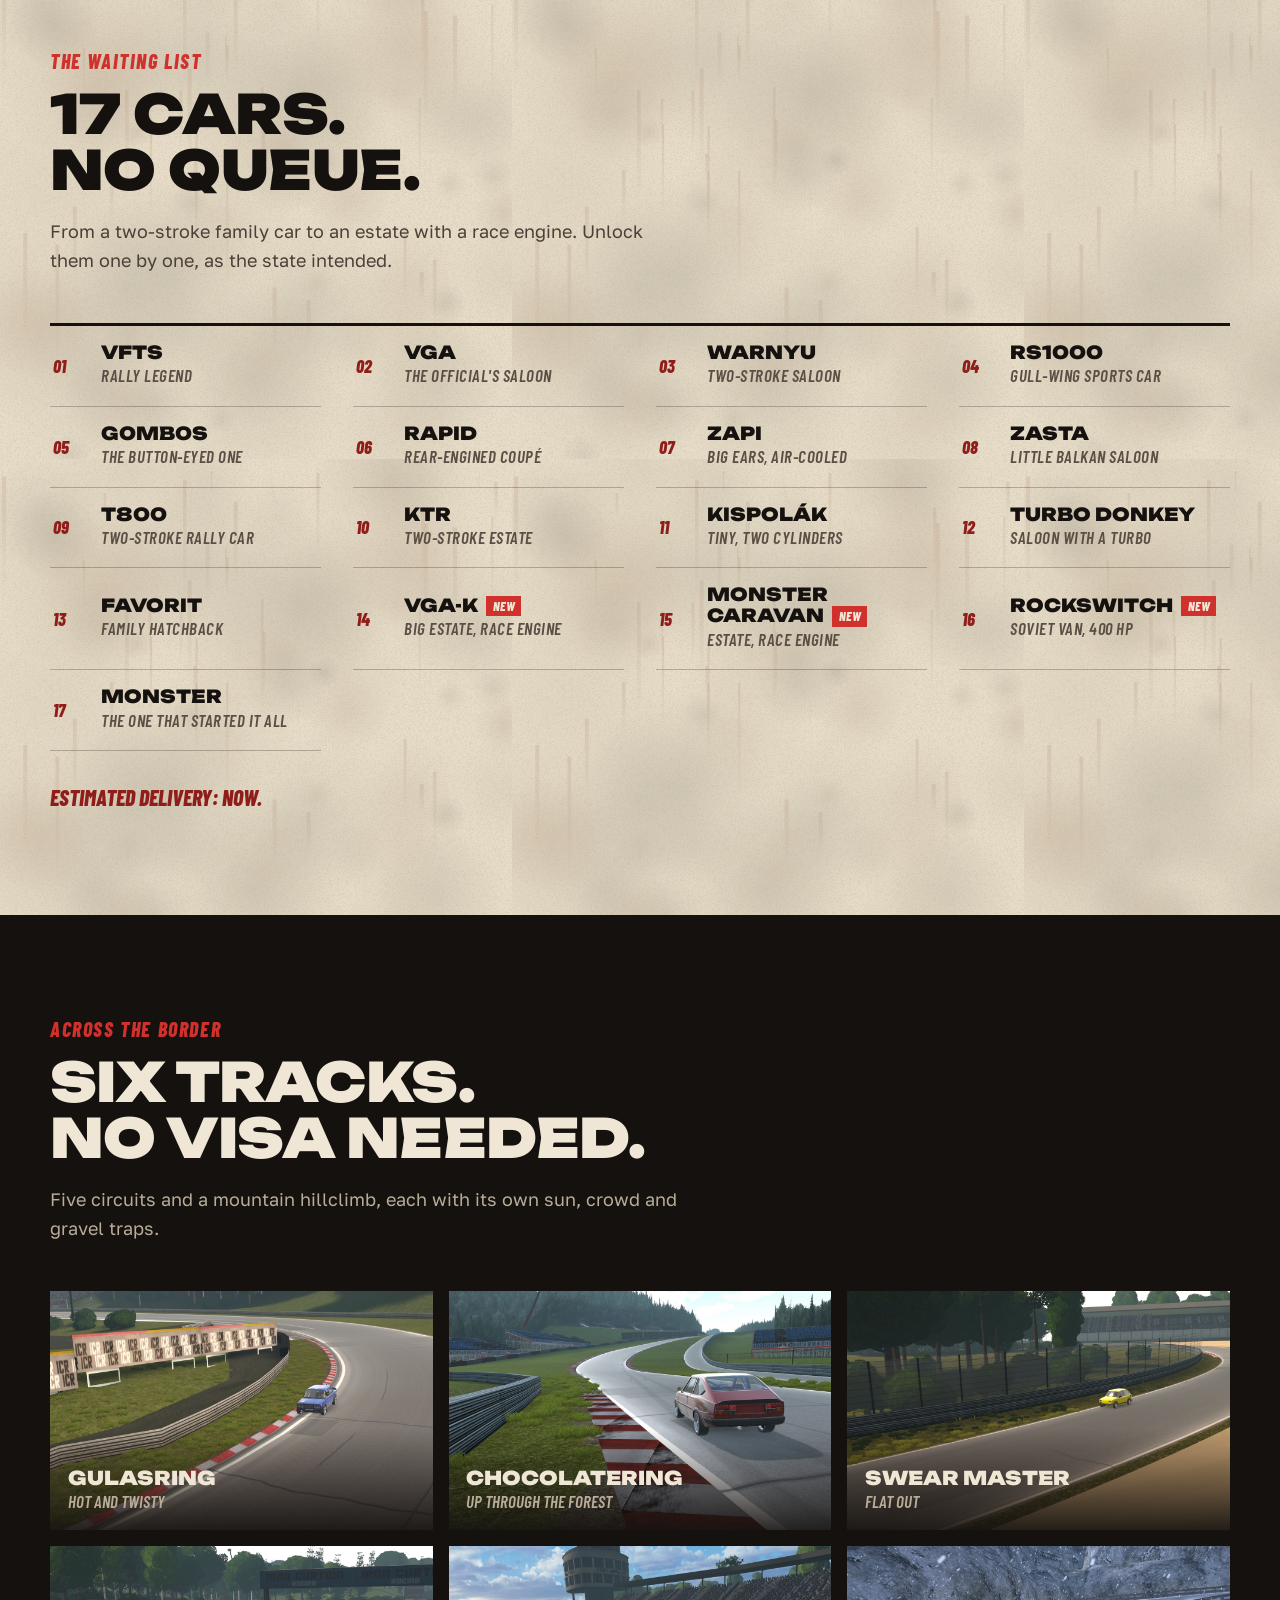
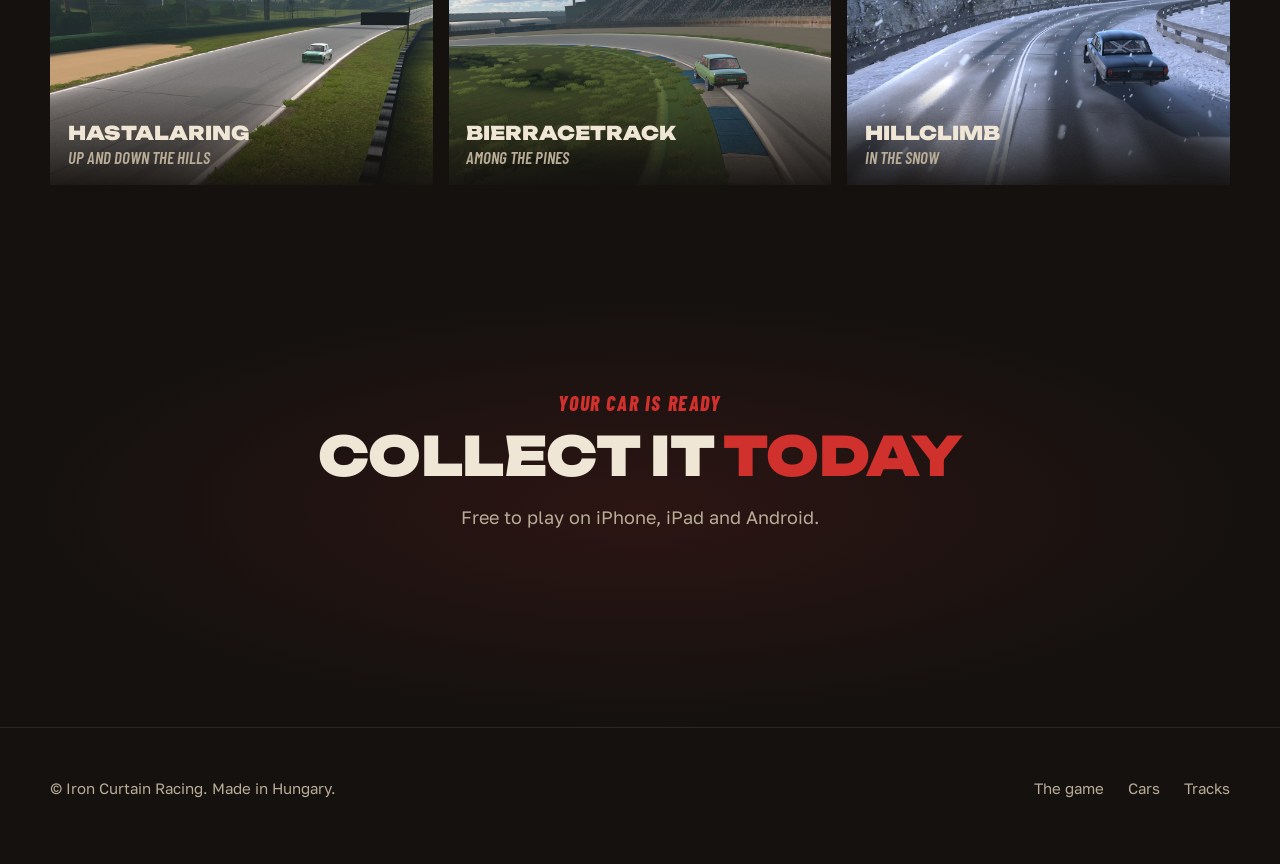
==== commit 4e1698ed: "Home page: no real car brands or track countries The car ledger, the hero and the meta description d" ====
--- a/index.html
+++ b/index.html
@@ -4,7 +4,7 @@
 <meta charset="utf-8">
 <meta name="viewport" content="width=device-width, initial-scale=1">
 <title>Iron Curtain Racing: race the cars of the Eastern Bloc</title>
-<meta name="description" content="Iron Curtain Racing is a mobile racing game with the cars of the Eastern Bloc: Lada, Volga, Trabant, Wartburg, Dacia, Škoda and more, on six tracks. For iPhone, iPad and Android.">
+<meta name="description" content="Iron Curtain Racing is a mobile racing game with the people's cars of the Eastern Bloc: two-stroke saloons, rally legends and family estates with race engines, on six tracks. For iPhone, iPad and Android.">
 <meta property="og:title" content="Iron Curtain Racing">
 <meta property="og:description" content="Comrade, your car is finally here, after only fifteen years on the waiting list. Race the cars of the Eastern Bloc on iPhone and Android.">
 <meta property="og:image" content="https://ironcurtainracing.com/img/hero.jpg">
@@ -172,12 +172,12 @@
 </nav>
 
 <header class="hero">
-  <img src="img/hero.jpg" alt="A red coupé at the bottom of a famous Belgian climb" fetchpriority="high">
+  <img src="img/hero.jpg" alt="A red coupé at the bottom of a steep climb" fetchpriority="high">
   <div class="stamp">Approved<small>for racing</small></div>
   <div class="wrap">
     <h1><img src="img/wordmark.png" alt="Iron Curtain Racing" width="1400" height="303"></h1>
     <p class="quote">Comrade, your car is finally here, after only fifteen years on the waiting list.</p>
-    <p class="sub">Race the people's cars of the Eastern Bloc, from Lada and Volga to Trabant, Wartburg and Dacia, on six tracks across Europe. Free on iPhone, iPad and Android.</p>
+    <p class="sub">Race the people's cars of the Eastern Bloc, from two-stroke saloons to rally legends, on five circuits and a snowy hillclimb. Free on iPhone, iPad and Android.</p>
     <div class="stores">
       <a class="store" href="https://apps.apple.com/app/id1069721882"><svg><use href="#apple"/></svg><span>Download on the<b>App Store</b></span></a>
       <a class="store" href="https://play.google.com/store/apps/details?id=com.attiladan.icr"><svg><use href="#play"/></svg><span>Get it on<b>Google Play</b></span></a>
@@ -202,7 +202,7 @@
     <p class="lead reveal">The family cars your parents queued years for, now with a roll cage, wide tyres and an engine that was never in any official plan.</p>
 
     <div class="feature reveal">
-      <figure><img src="img/side.jpg" alt="A blue Lada with a yellow roll cage on the grid" loading="lazy"></figure>
+      <figure><img src="img/side.jpg" alt="A blue saloon with a yellow roll cage on the grid" loading="lazy"></figure>
       <div>
         <h3>Build it in the garage</h3>
         <p>Every car starts on the lift in a backstreet garage. Tune it, paint it, make it yours.</p>
@@ -215,7 +215,7 @@
     </div>
 
     <div class="feature flip reveal">
-      <figure><img src="img/cockpit.jpg" alt="The driver's view inside a Lada with a roll cage" loading="lazy"></figure>
+      <figure><img src="img/cockpit.jpg" alt="The driver's view inside a saloon with a roll cage" loading="lazy"></figure>
       <div>
         <h3>Feel every kerb</h3>
         <p>Real car physics, with an Arcade mode for fun and a Simulation mode for purists. Drive from the chase cam, the bonnet or from behind the wheel.</p>
@@ -228,7 +228,7 @@
     </div>
 
     <div class="feature reveal">
-      <figure><img src="img/rain.jpg" alt="A Lada on a wet straight in the rain" loading="lazy"></figure>
+      <figure><img src="img/rain.jpg" alt="A race car on a wet straight in the rain" loading="lazy"></figure>
       <div>
         <h3>Then the weather turns</h3>
         <p>Race the circuits in summer sun or pouring rain: spray off the wheels, drops on the glass and thunder over the grandstands. The hillclimb is always under snow.</p>
@@ -253,25 +253,25 @@
   <div class="wrap">
     <p class="kicker reveal">The waiting list</p>
     <h2 class="reveal">17 cars.<br>No queue.</h2>
-    <p class="lead reveal">From the two-stroke Trabant to a Volga with a race engine. Unlock them one by one, as the state intended.</p>
+    <p class="lead reveal">From a two-stroke family car to an estate with a race engine. Unlock them one by one, as the state intended.</p>
     <ol class="ledger reveal">
-      <li><span class="no">01</span><div><b>VFTS</b><span>Lada rally legend</span></div></li>
-      <li><span class="no">02</span><div><b>VGA</b><span>Volga saloon</span></div></li>
-      <li><span class="no">03</span><div><b>WARNYU</b><span>Wartburg two-stroke</span></div></li>
-      <li><span class="no">04</span><div><b>RS1000</b><span>Melkus sports car</span></div></li>
+      <li><span class="no">01</span><div><b>VFTS</b><span>Rally legend</span></div></li>
+      <li><span class="no">02</span><div><b>VGA</b><span>The official's saloon</span></div></li>
+      <li><span class="no">03</span><div><b>WARNYU</b><span>Two-stroke saloon</span></div></li>
+      <li><span class="no">04</span><div><b>RS1000</b><span>Gull-wing sports car</span></div></li>
       <li><span class="no">05</span><div><b>G0Mb0S</b><span>The button-eyed one</span></div></li>
-      <li><span class="no">06</span><div><b>RAPID</b><span>Škoda coupé</span></div></li>
-      <li><span class="no">07</span><div><b>ZAPI</b><span>Zaporozhets</span></div></li>
-      <li><span class="no">08</span><div><b>Zasta</b><span>Zastava</span></div></li>
-      <li><span class="no">09</span><div><b>T800</b><span>Trabant 800 RS</span></div></li>
-      <li><span class="no">10</span><div><b>KTR</b><span>Trabant estate</span></div></li>
-      <li><span class="no">11</span><div><b>KisPolák</b><span>Polski Fiat 126p</span></div></li>
-      <li><span class="no">12</span><div><b>Turbo Donkey</b><span>Dacia with a turbo</span></div></li>
-      <li><span class="no">13</span><div><b>Favorit</b><span>Škoda hatchback</span></div></li>
-      <li class="new"><span class="no">14</span><div><b>VGA-K</b><span>Volga estate, race engine</span></div></li>
-      <li class="new"><span class="no">15</span><div><b>Monster Caravan</b><span>Dacia estate, race engine</span></div></li>
+      <li><span class="no">06</span><div><b>RAPID</b><span>Rear-engined coupé</span></div></li>
+      <li><span class="no">07</span><div><b>ZAPI</b><span>Big ears, air-cooled</span></div></li>
+      <li><span class="no">08</span><div><b>Zasta</b><span>Little Balkan saloon</span></div></li>
+      <li><span class="no">09</span><div><b>T800</b><span>Two-stroke rally car</span></div></li>
+      <li><span class="no">10</span><div><b>KTR</b><span>Two-stroke estate</span></div></li>
+      <li><span class="no">11</span><div><b>KisPolák</b><span>Tiny, two cylinders</span></div></li>
+      <li><span class="no">12</span><div><b>Turbo Donkey</b><span>Saloon with a turbo</span></div></li>
+      <li><span class="no">13</span><div><b>Favorit</b><span>Family hatchback</span></div></li>
+      <li class="new"><span class="no">14</span><div><b>VGA-K</b><span>Big estate, race engine</span></div></li>
+      <li class="new"><span class="no">15</span><div><b>Monster Caravan</b><span>Estate, race engine</span></div></li>
       <li class="new"><span class="no">16</span><div><b>ROCKSWITCH</b><span>Soviet van, 400 hp</span></div></li>
-      <li><span class="no">17</span><div><b>Monster</b><span>The Dacia that started it all</span></div></li>
+      <li><span class="no">17</span><div><b>Monster</b><span>The one that started it all</span></div></li>
     </ol>
     <p class="wait reveal">Estimated delivery: now.</p>
   </div>
@@ -281,13 +281,13 @@
   <div class="wrap">
     <p class="kicker reveal">Across the border</p>
     <h2 class="reveal">Six tracks.<br>No visa needed.</h2>
-    <p class="lead reveal">Five circuits from the old European calendar and a mountain hillclimb, each with its own sun, crowd and gravel traps.</p>
+    <p class="lead reveal">Five circuits and a mountain hillclimb, each with its own sun, crowd and gravel traps.</p>
     <div class="tracks-grid">
-      <figure class="track reveal"><img src="img/hungary.jpg" alt="GulasRing" loading="lazy"><figcaption><b>GulasRing</b><span>Hungary</span></figcaption></figure>
-      <figure class="track reveal"><img src="img/belgium.jpg" alt="ChocolateRing" loading="lazy"><figcaption><b>ChocolateRing</b><span>Belgium</span></figcaption></figure>
-      <figure class="track reveal"><img src="img/italy.jpg" alt="Swear Master" loading="lazy"><figcaption><b>Swear Master</b><span>Italy</span></figcaption></figure>
-      <figure class="track reveal"><img src="img/austria.jpg" alt="HastaLaRing" loading="lazy"><figcaption><b>HastaLaRing</b><span>Austria</span></figcaption></figure>
-      <figure class="track reveal"><img src="img/germany.jpg" alt="BierRaceTrack" loading="lazy"><figcaption><b>BierRaceTrack</b><span>Germany</span></figcaption></figure>
+      <figure class="track reveal"><img src="img/gulasring.jpg" alt="GulasRing" loading="lazy"><figcaption><b>GulasRing</b><span>Hot and twisty</span></figcaption></figure>
+      <figure class="track reveal"><img src="img/chocolatering.jpg" alt="ChocolateRing" loading="lazy"><figcaption><b>ChocolateRing</b><span>Up through the forest</span></figcaption></figure>
+      <figure class="track reveal"><img src="img/swearmaster.jpg" alt="Swear Master" loading="lazy"><figcaption><b>Swear Master</b><span>Flat out</span></figcaption></figure>
+      <figure class="track reveal"><img src="img/hastalaring.jpg" alt="HastaLaRing" loading="lazy"><figcaption><b>HastaLaRing</b><span>Up and down the hills</span></figcaption></figure>
+      <figure class="track reveal"><img src="img/bierracetrack.jpg" alt="BierRaceTrack" loading="lazy"><figcaption><b>BierRaceTrack</b><span>Among the pines</span></figcaption></figure>
       <figure class="track reveal"><img src="img/hillclimb.jpg" alt="Hillclimb" loading="lazy"><figcaption><b>Hillclimb</b><span>In the snow</span></figcaption></figure>
     </div>
   </div>
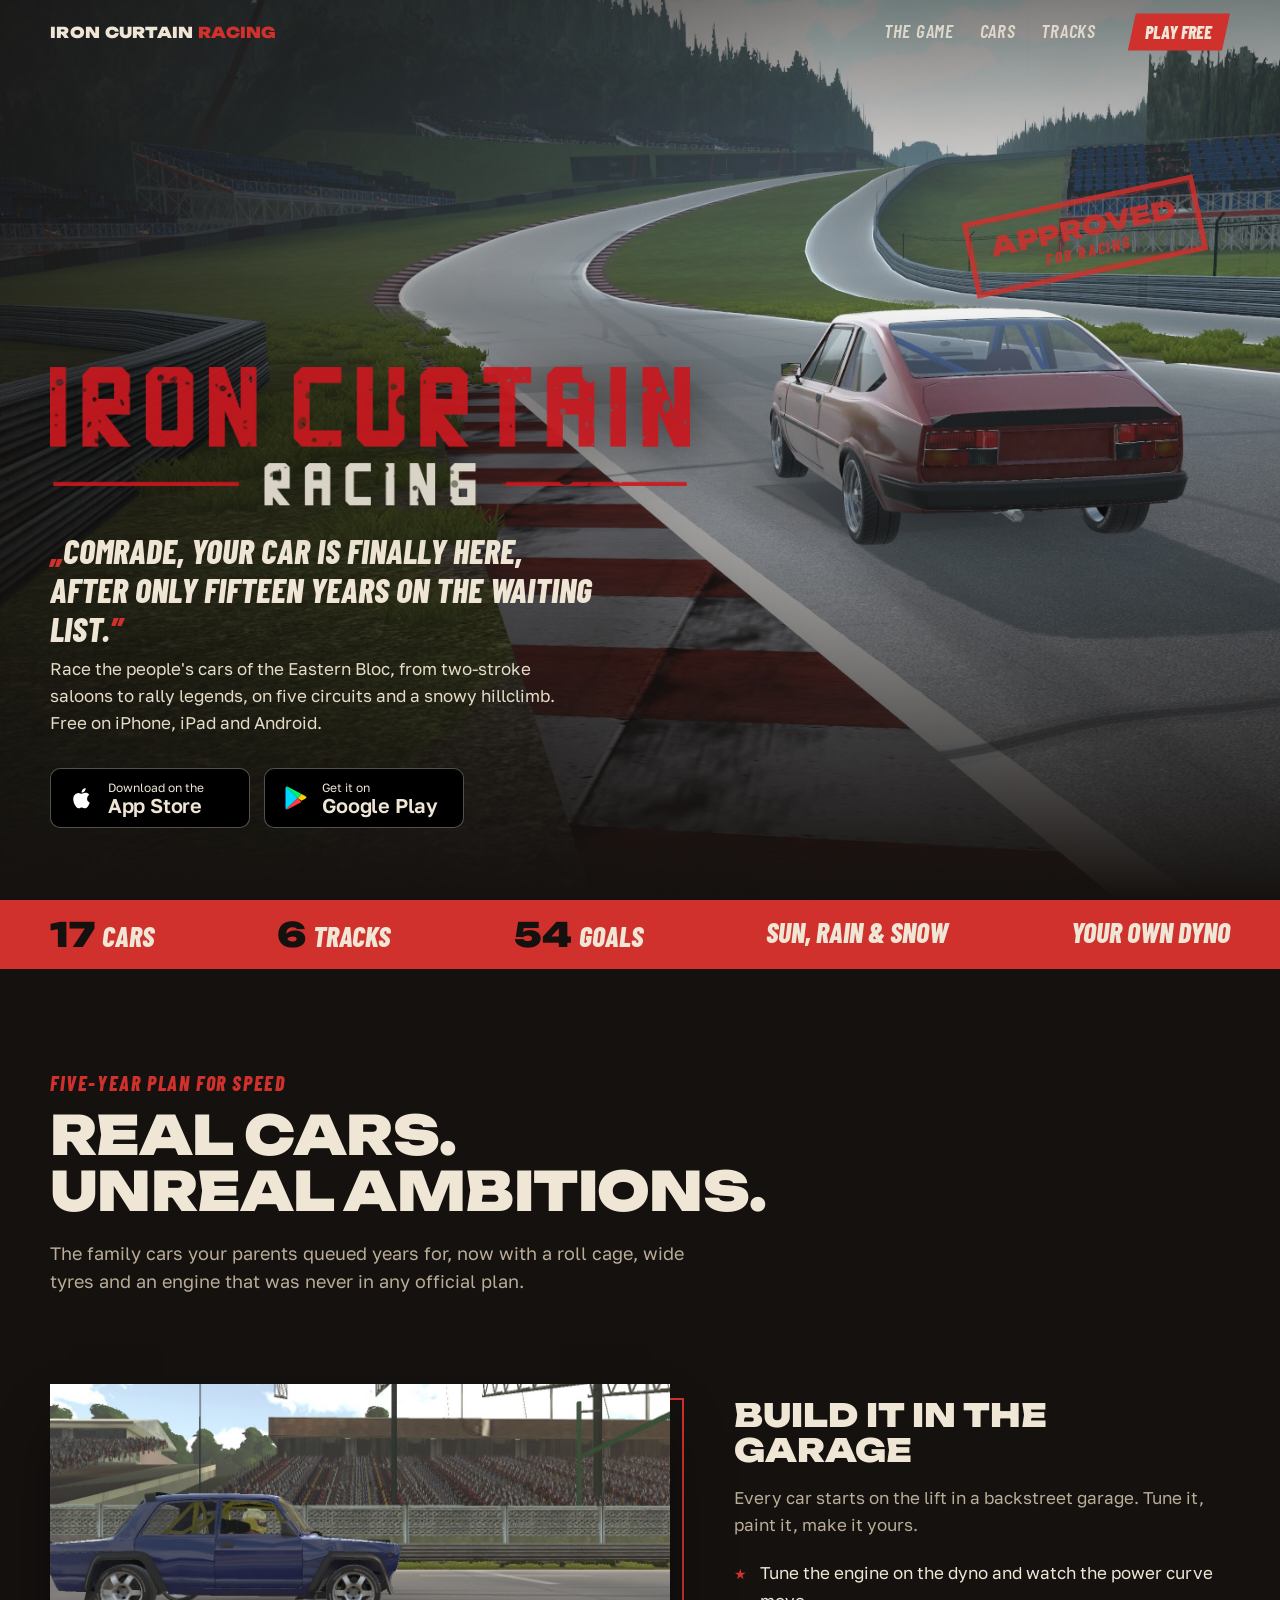
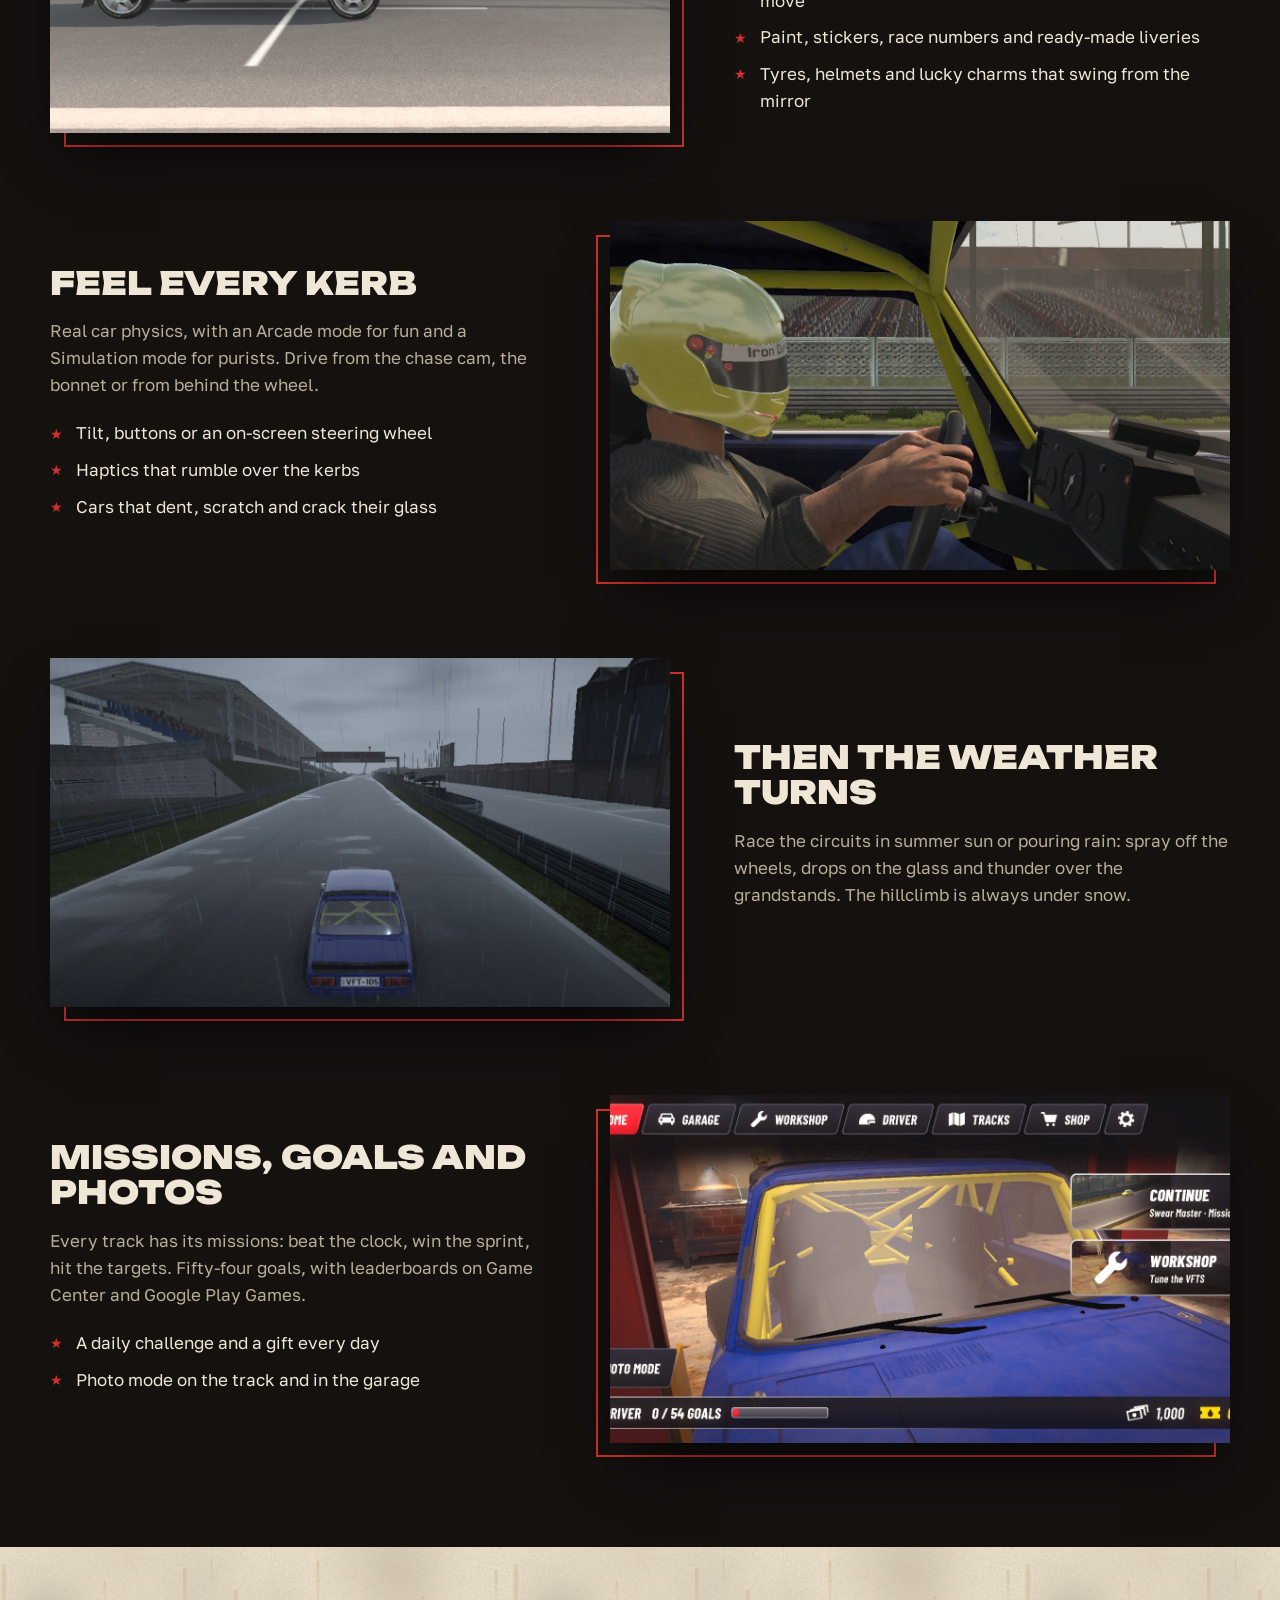
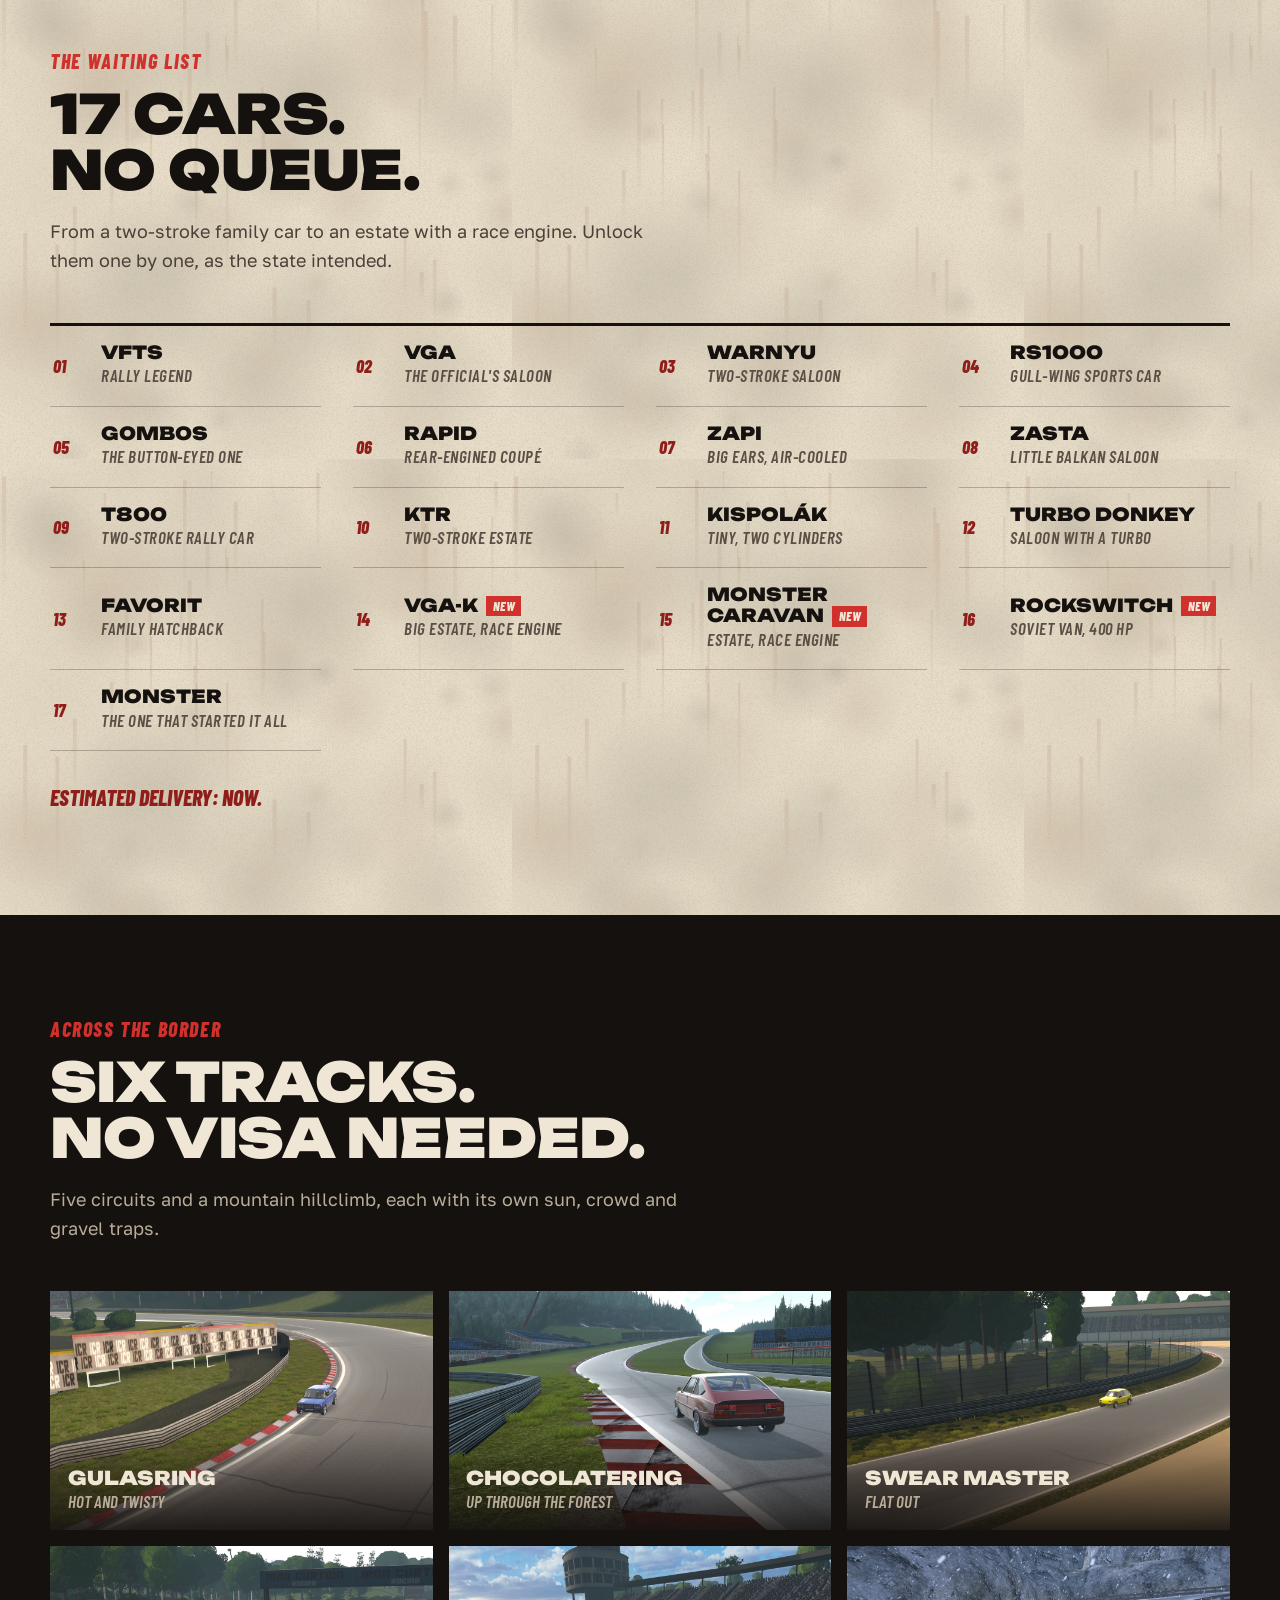
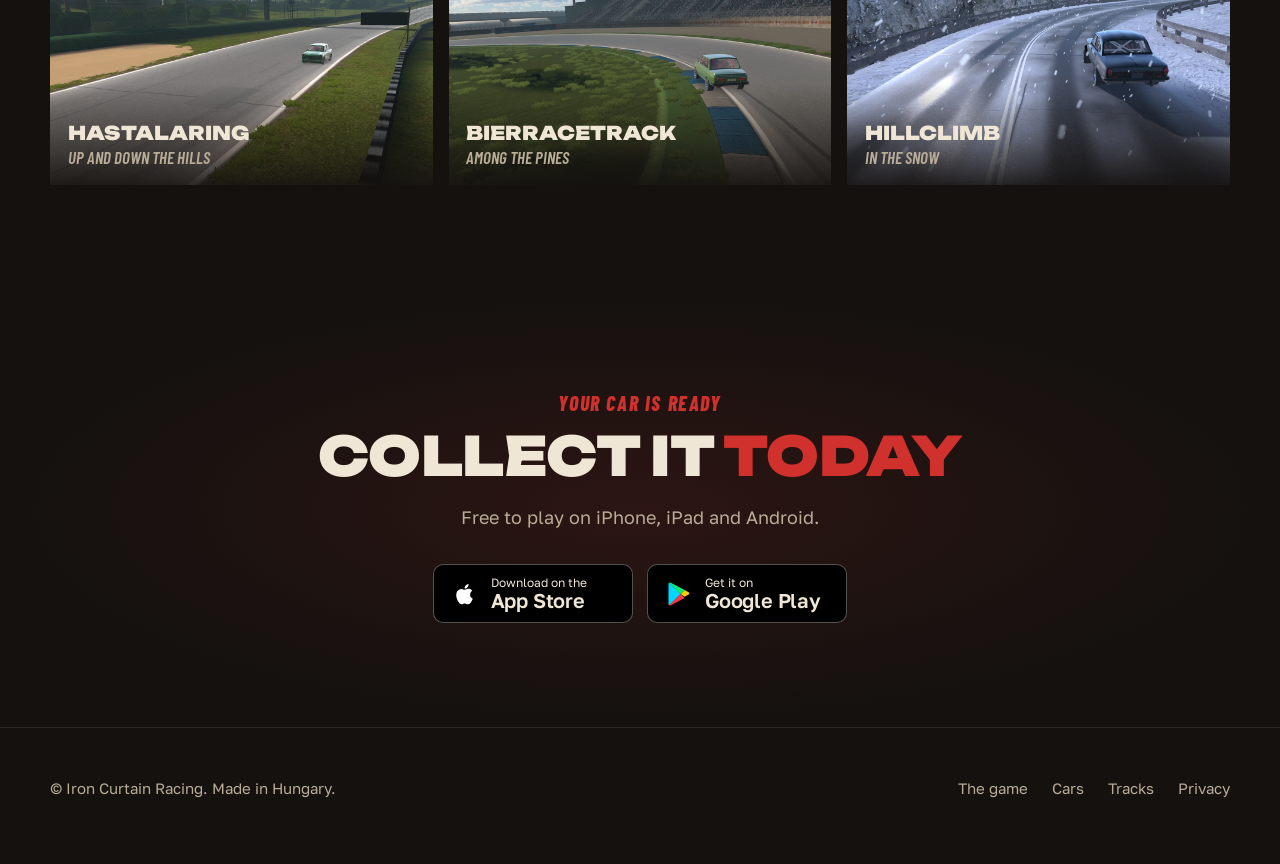
==== commit 7e599858: "Privacy policy: the page in English and Hungarian, linked from the footer /privacy/ and /privacy/hu/" ====
--- a/index.html
+++ b/index.html
@@ -308,7 +308,7 @@
 <footer>
   <div class="wrap">
     <div>© Iron Curtain Racing. Made in Hungary.</div>
-    <div><a href="#features">The game</a><a href="#cars">Cars</a><a href="#tracks">Tracks</a></div>
+    <div><a href="#features">The game</a><a href="#cars">Cars</a><a href="#tracks">Tracks</a><a href="privacy/">Privacy</a></div>
   </div>
 </footer>
 
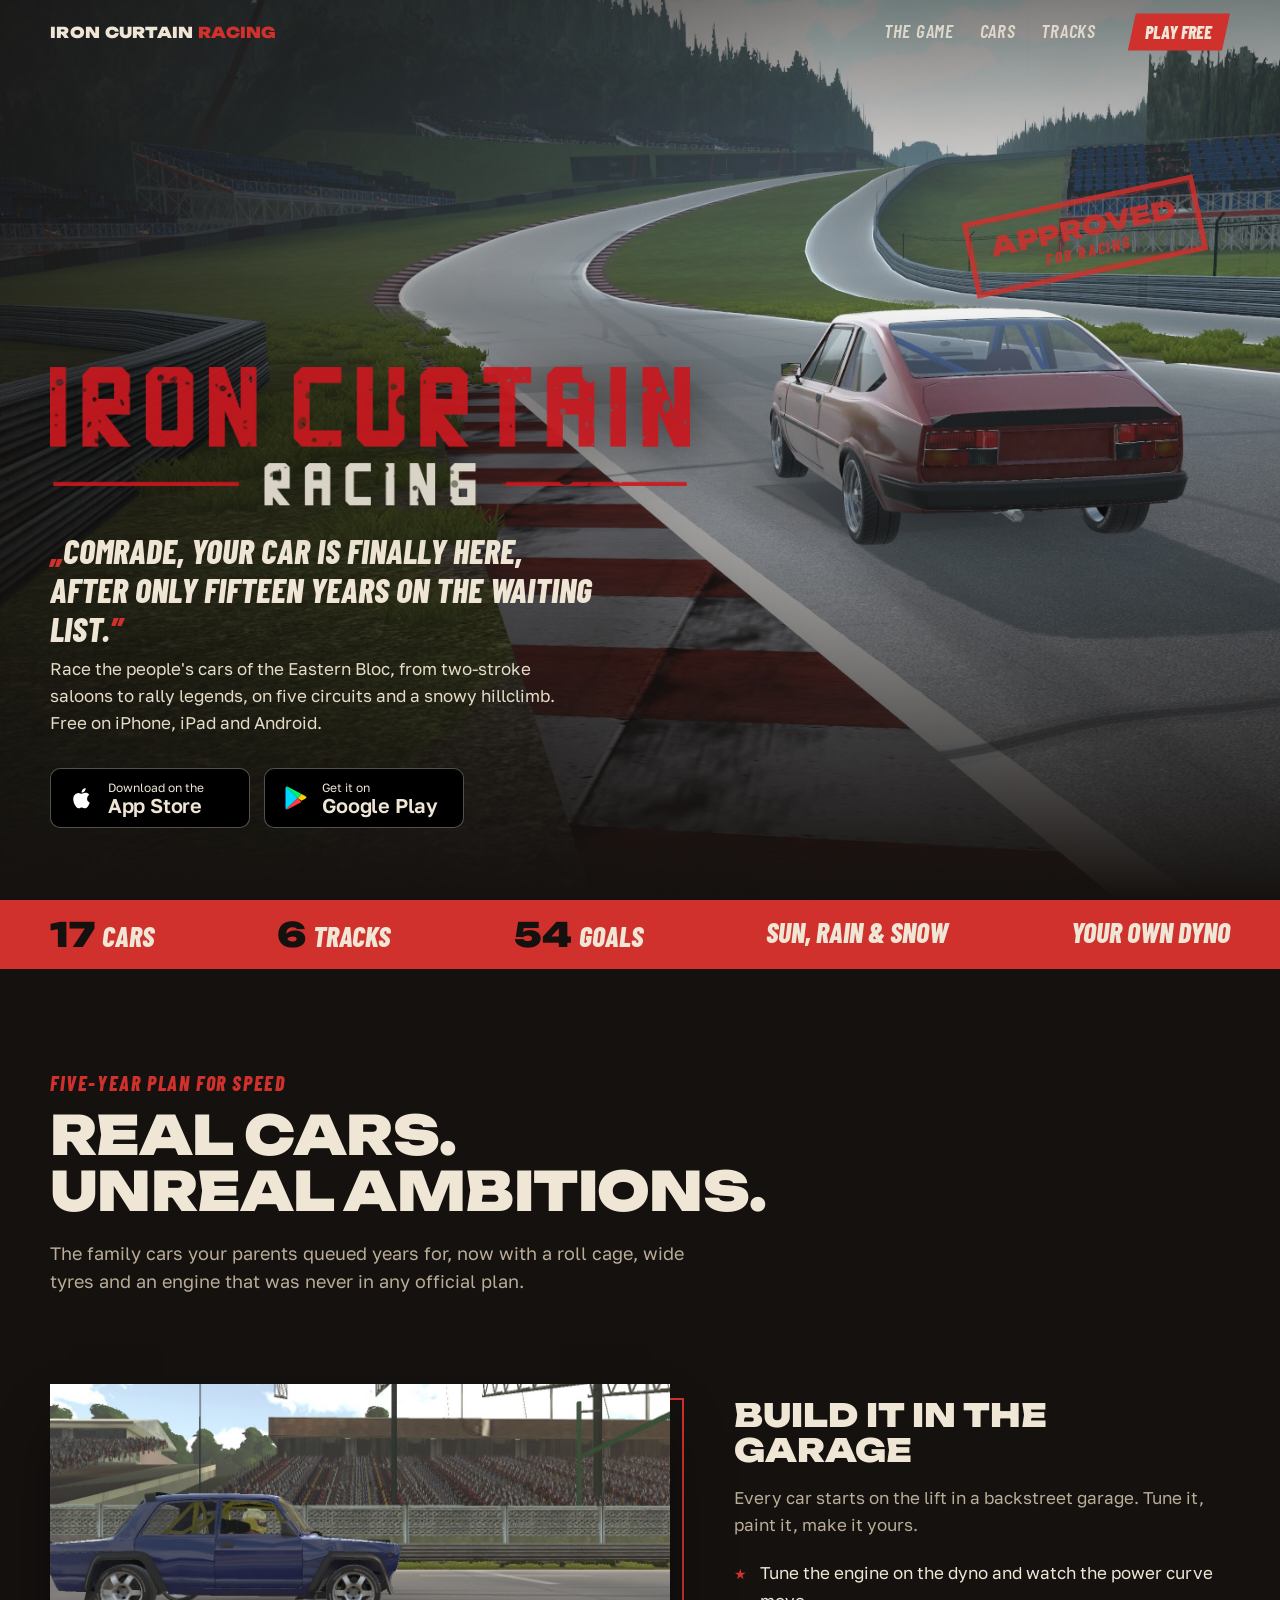
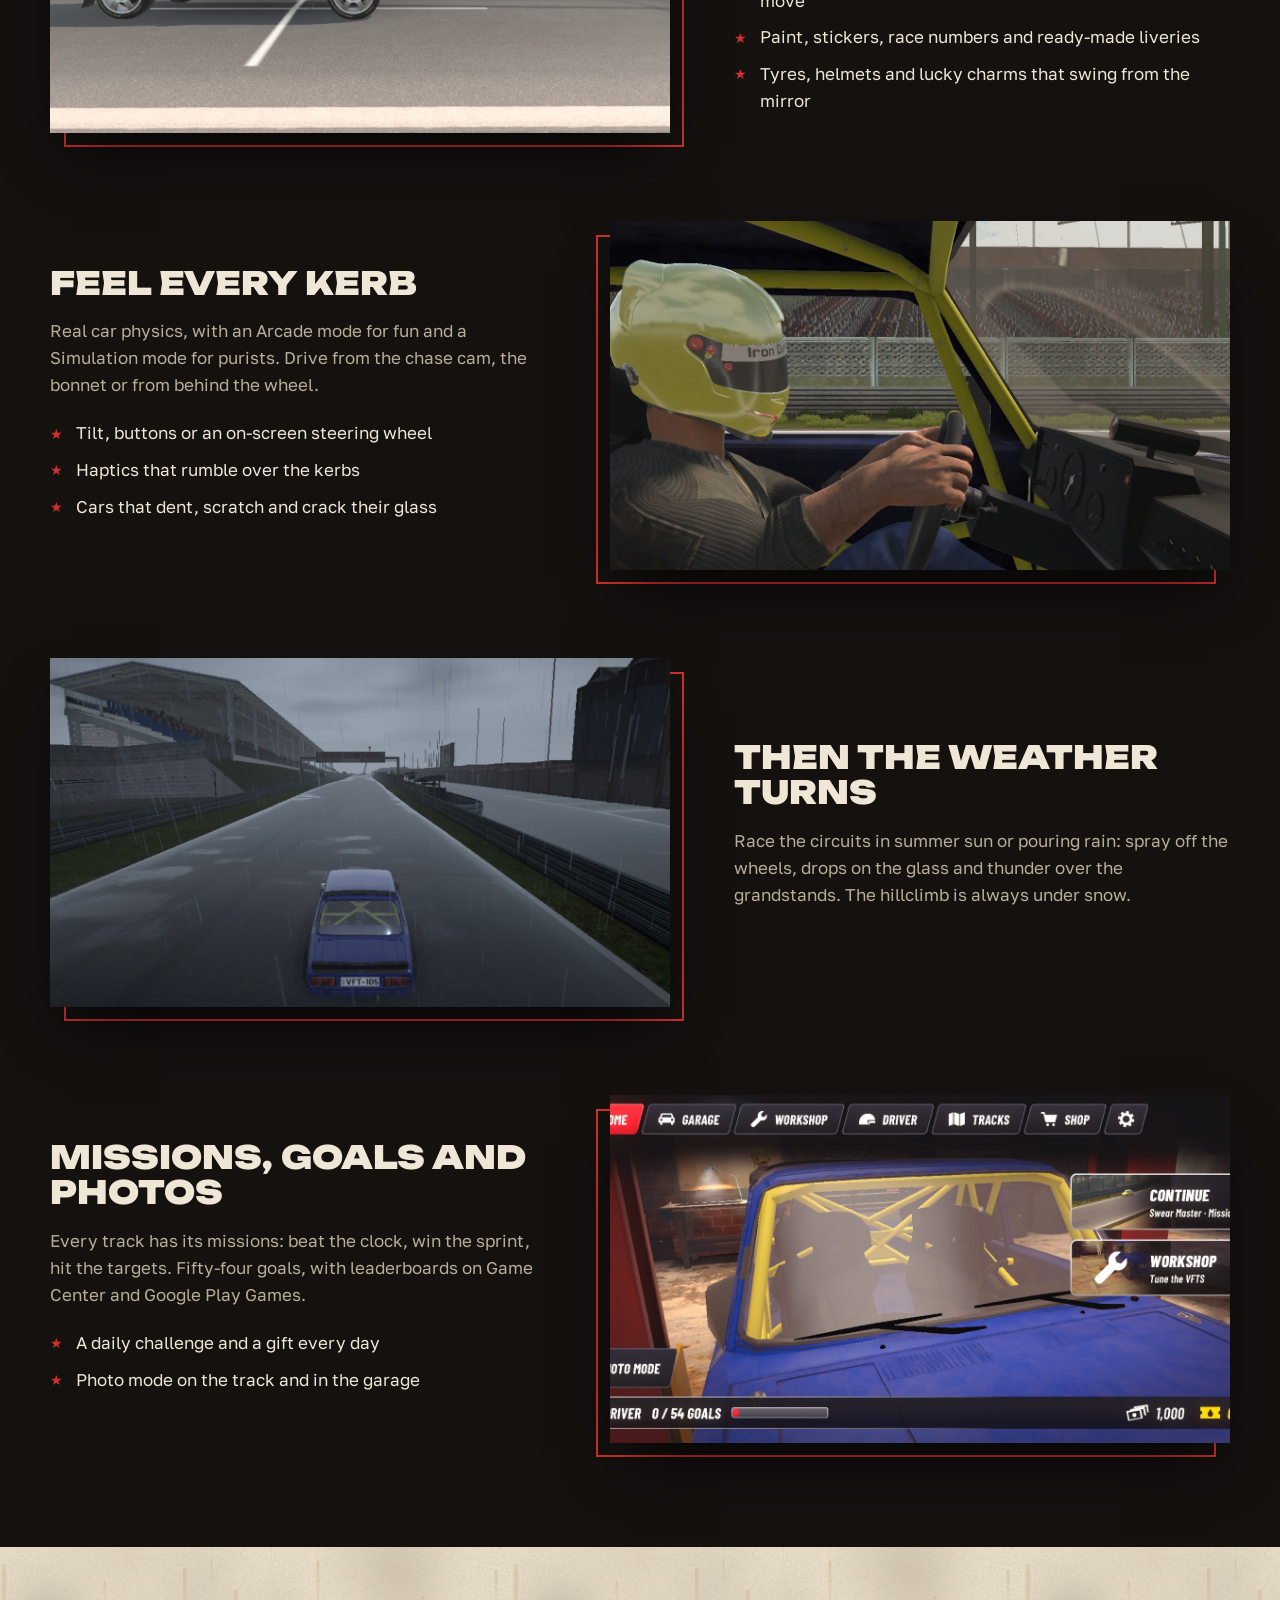
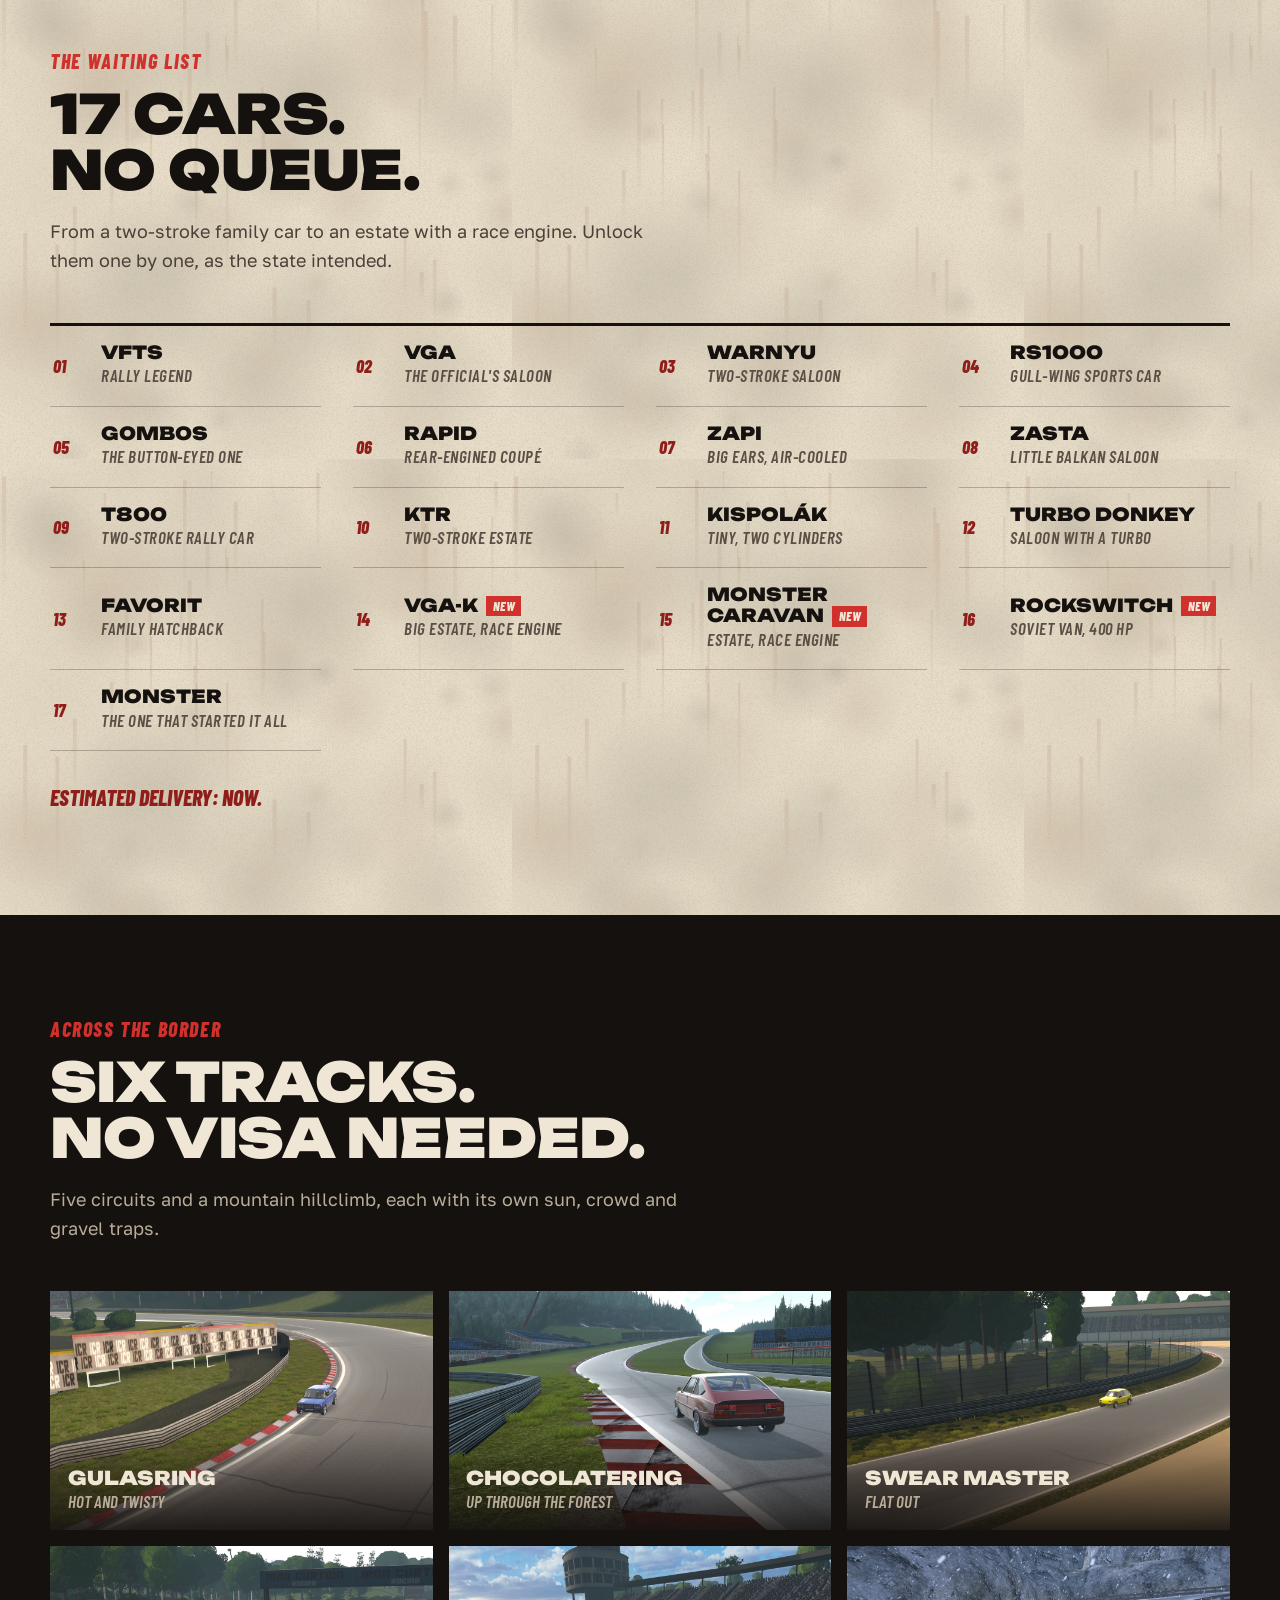
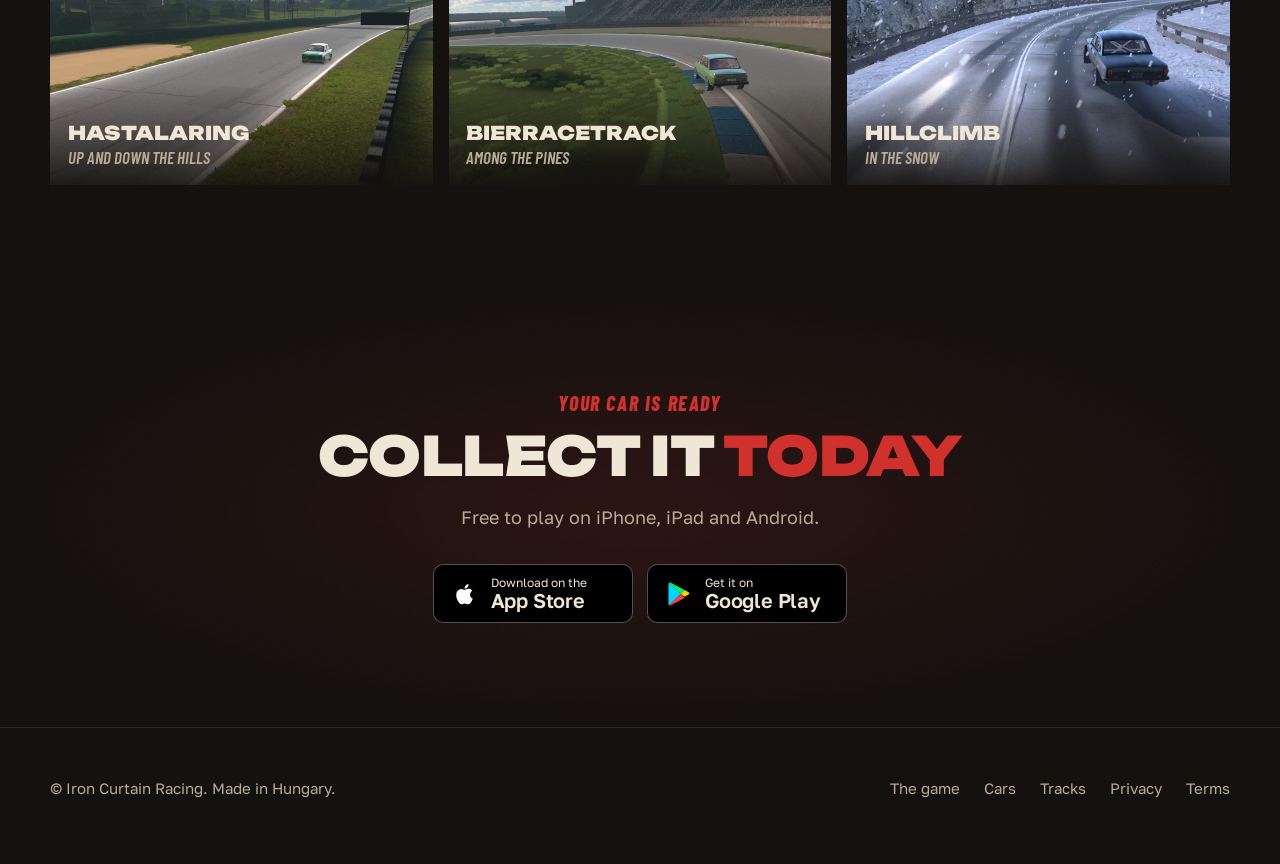
==== commit 463f86c6: "Terms of Service: the page in English and Hungarian, linked from the footers For the Play Console's " ====
--- a/index.html
+++ b/index.html
@@ -308,7 +308,7 @@
 <footer>
   <div class="wrap">
     <div>© Iron Curtain Racing. Made in Hungary.</div>
-    <div><a href="#features">The game</a><a href="#cars">Cars</a><a href="#tracks">Tracks</a><a href="privacy/">Privacy</a></div>
+    <div><a href="#features">The game</a><a href="#cars">Cars</a><a href="#tracks">Tracks</a><a href="privacy/">Privacy</a><a href="terms/">Terms</a></div>
   </div>
 </footer>
 
